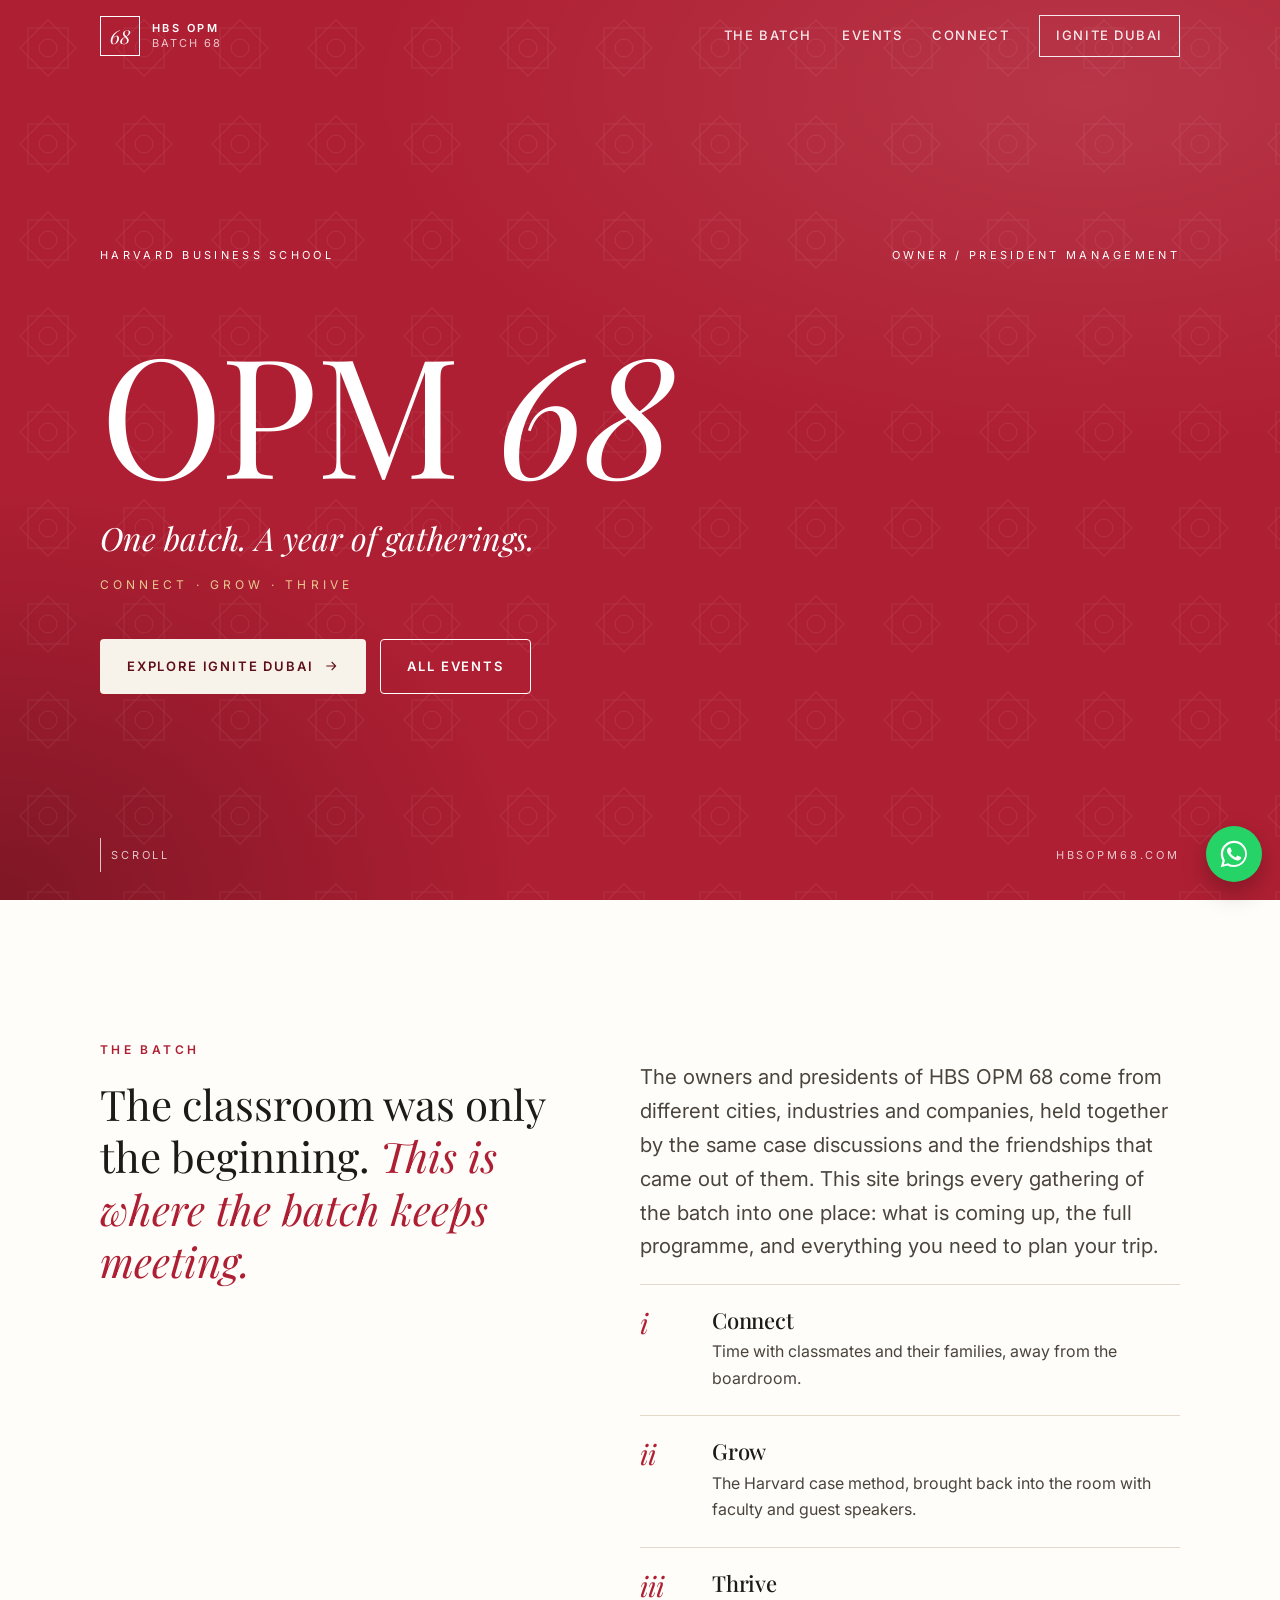
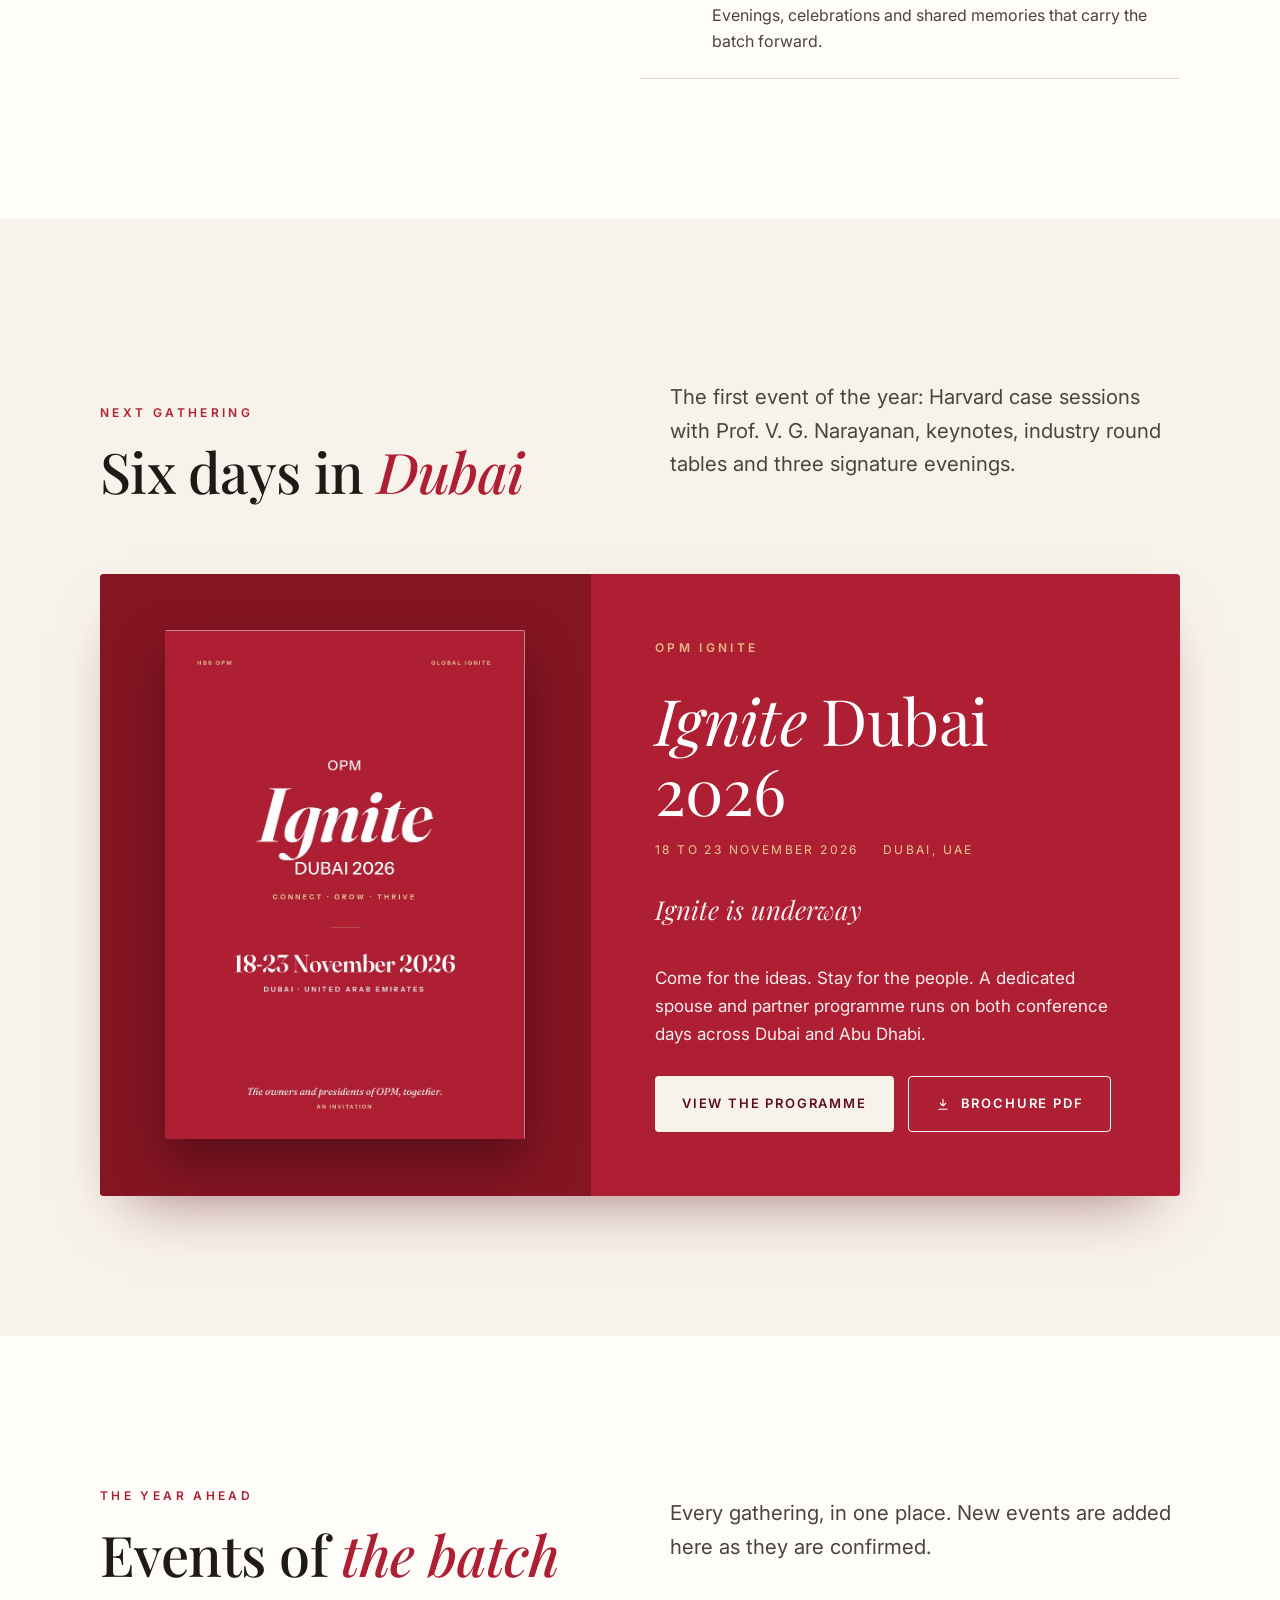
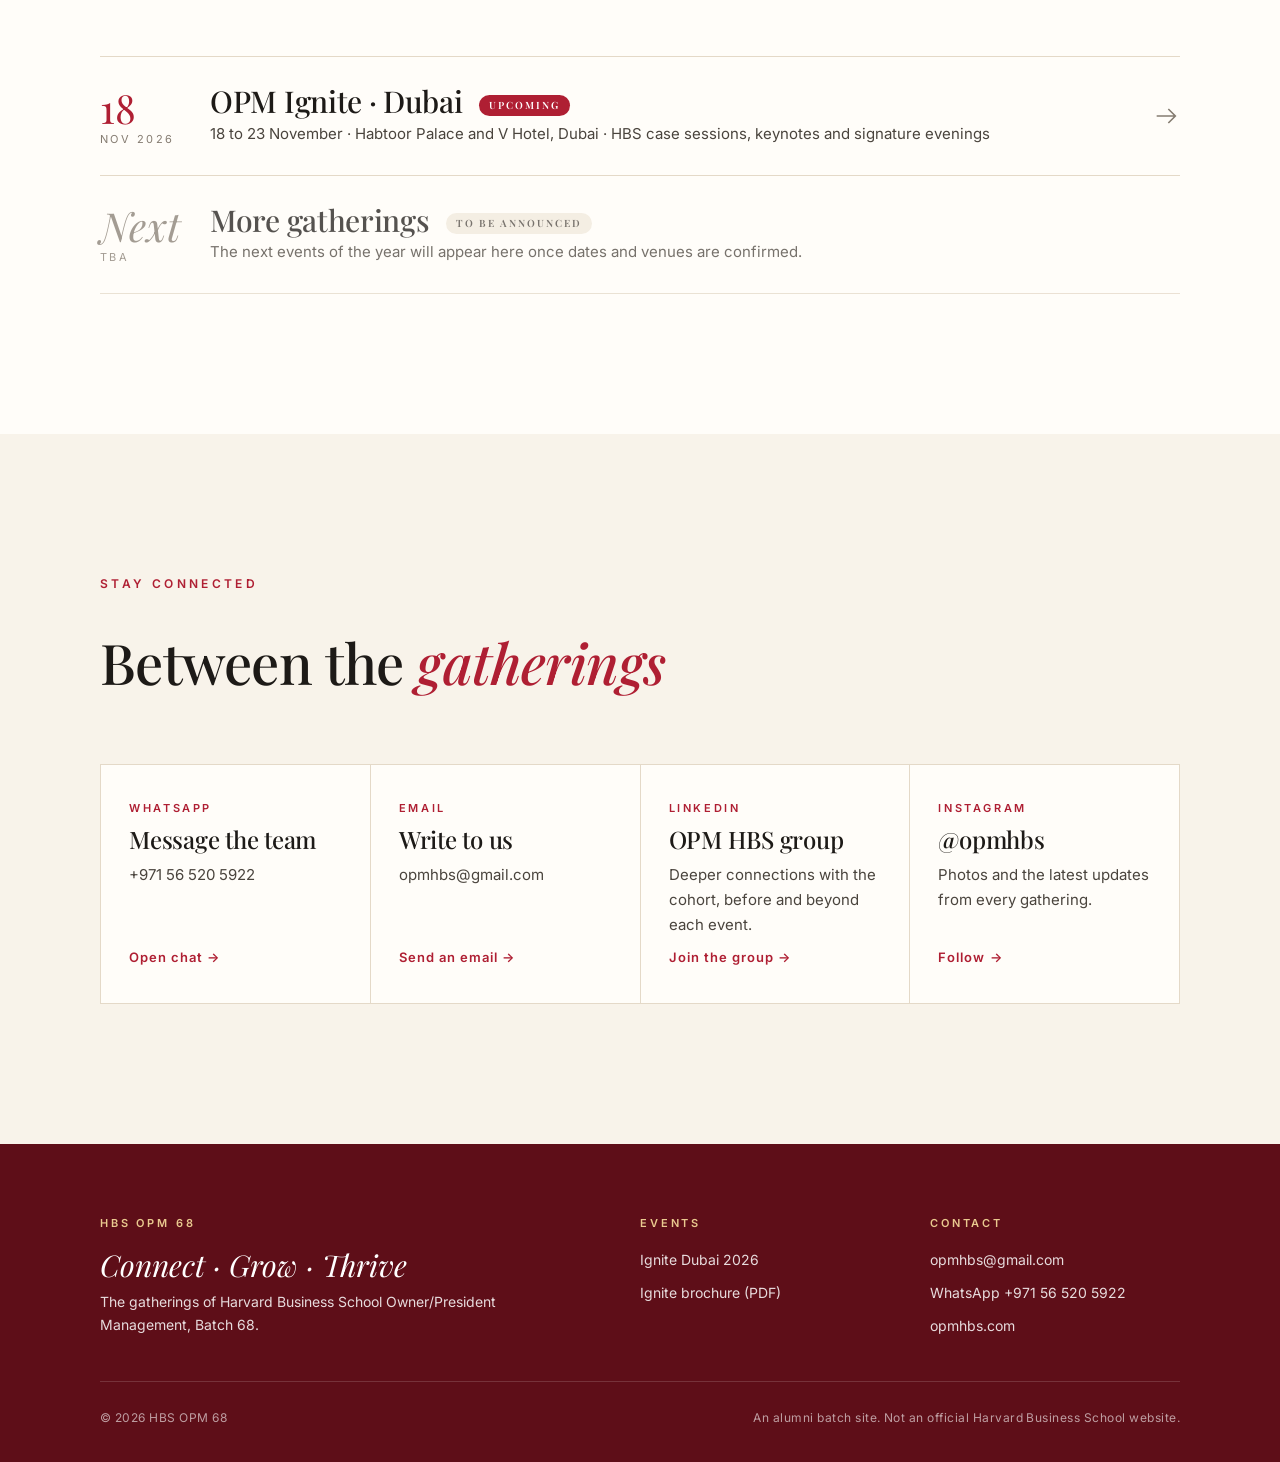
==== index.html @ a8583023 "Launch hbsopm68.com with Ignite Dubai 2026 Co-Authored-By: Claude Opus 5.5 <noreply@anthropic.com> C" ====
<!doctype html>
<html lang="en-GB">
<head>
<meta charset="utf-8">
<meta name="viewport" content="width=device-width, initial-scale=1">
<title>HBS OPM 68 · Gatherings of the Batch</title>
<meta name="description" content="The home of Harvard Business School OPM 68. Every gathering of the batch through the year, starting with OPM Ignite in Dubai, 18 to 23 November 2026.">
<meta name="theme-color" content="#af1f33">
<link rel="canonical" href="https://hbsopm68.com/">
<meta property="og:type" content="website">
<meta property="og:site_name" content="HBS OPM 68">
<meta property="og:title" content="HBS OPM 68 · Gatherings of the Batch">
<meta property="og:description" content="Every gathering of the batch through the year. First up: OPM Ignite, Dubai, 18 to 23 November 2026.">
<meta property="og:url" content="https://hbsopm68.com/">
<meta property="og:image" content="https://hbsopm68.com/assets/img/ignite-og.jpg">
<meta name="twitter:card" content="summary_large_image">
<link rel="icon" href="assets/img/favicon.svg" type="image/svg+xml">
<link rel="preconnect" href="https://fonts.googleapis.com">
<link rel="preconnect" href="https://fonts.gstatic.com" crossorigin>
<link href="https://fonts.googleapis.com/css2?family=Inter:wght@400;500;600&family=Playfair+Display:ital,wght@0,400;0,500;1,400;1,500&display=swap" rel="stylesheet">
<link rel="stylesheet" href="assets/site.css">
</head>
<body>

<header class="nav" id="top">
  <div class="wrap">
    <a class="brand" href="./" aria-label="HBS OPM 68 home">
      <span class="brand-mark">68</span>
      <span class="brand-text">HBS OPM<span>Batch 68</span></span>
    </a>
    <button class="nav-toggle" aria-label="Menu" aria-expanded="false">
      <svg viewBox="0 0 24 24" fill="none" stroke="currentColor" stroke-width="1.5"><path d="M3 7h18M3 12h18M3 17h18"/></svg>
    </button>
    <nav class="nav-links">
      <a href="#about">The Batch</a>
      <a href="#events">Events</a>
      <a href="#connect">Connect</a>
      <a class="nav-cta" href="events/ignite-dubai-2026/">Ignite Dubai</a>
    </nav>
  </div>
</header>

<main>
  <!-- HERO -->
  <section class="hero">
    <svg class="hero-pattern" aria-hidden="true" width="100%" height="100%">
      <defs>
        <pattern id="star" width="96" height="96" patternUnits="userSpaceOnUse">
          <g fill="none" stroke="#fff" stroke-width="1">
            <rect x="28" y="28" width="40" height="40"/>
            <rect x="28" y="28" width="40" height="40" transform="rotate(45 48 48)"/>
            <circle cx="48" cy="48" r="9"/>
          </g>
        </pattern>
      </defs>
      <rect width="100%" height="100%" fill="url(#star)"/>
    </svg>
    <div class="wrap">
      <div class="hero-kicker reveal"><span>Harvard Business School</span><span>Owner / President Management</span></div>
      <h1 class="reveal">OPM <span class="num">68</span></h1>
      <p class="hero-sub reveal">One batch. A year of gatherings.</p>
      <p class="hero-tag reveal">Connect · Grow · Thrive</p>
      <div class="btn-row reveal">
        <a class="btn btn-light" href="events/ignite-dubai-2026/">Explore Ignite Dubai
          <svg viewBox="0 0 24 24" fill="none" stroke="currentColor" stroke-width="1.6"><path d="M5 12h14M13 6l6 6-6 6"/></svg></a>
        <a class="btn btn-ghost" href="#events">All events</a>
      </div>
    </div>
    <div class="hero-foot">
      <div class="wrap">
        <a class="scroll-cue" href="#about"><i></i>Scroll</a>
        <span class="hide-sm">hbsopm68.com</span>
      </div>
    </div>
  </section>

  <!-- ABOUT -->
  <section class="pad" id="about">
    <div class="wrap about-grid">
      <div class="reveal">
        <p class="eyebrow">The Batch</p>
        <p class="big-quote">The classroom was only the beginning. <em>This is where the batch keeps meeting.</em></p>
      </div>
      <div class="reveal">
        <p class="lede">The owners and presidents of HBS OPM 68 come from different cities, industries and companies, held together by the same case discussions and the friendships that came out of them. This site brings every gathering of the batch into one place: what is coming up, the full programme, and everything you need to plan your trip.</p>
        <div class="pillars">
          <div class="pillar"><b>i</b><div><h3>Connect</h3><p>Time with classmates and their families, away from the boardroom.</p></div></div>
          <div class="pillar"><b>ii</b><div><h3>Grow</h3><p>The Harvard case method, brought back into the room with faculty and guest speakers.</p></div></div>
          <div class="pillar"><b>iii</b><div><h3>Thrive</h3><p>Evenings, celebrations and shared memories that carry the batch forward.</p></div></div>
        </div>
      </div>
    </div>
  </section>

  <!-- FEATURED EVENT -->
  <section class="pad on-cream" id="next">
    <div class="wrap">
      <div class="section-head split reveal">
        <div>
          <p class="eyebrow">Next Gathering</p>
          <h2>Six days in <em>Dubai</em></h2>
        </div>
        <p class="lede">The first event of the year: Harvard case sessions with Prof. V. G. Narayanan, keynotes, industry round tables and three signature evenings.</p>
      </div>

      <article class="feature reveal">
        <div class="feature-media">
          <img src="assets/img/ignite-cover.jpg" alt="OPM Ignite Dubai 2026 brochure cover" width="800" height="1131" loading="lazy">
        </div>
        <div class="feature-body">
          <p class="eyebrow light">OPM Ignite</p>
          <h3><em>Ignite</em> Dubai 2026</h3>
          <div class="feature-meta"><span>18 to 23 November 2026</span><span>Dubai, UAE</span></div>
          <div class="countdown" data-target="2026-11-18T00:00:00+04:00" data-done="Ignite is underway">
            <div><b data-d>0</b><span>Days</span></div>
            <div><b data-h>00</b><span>Hours</span></div>
            <div><b data-m>00</b><span>Minutes</span></div>
            <div><b data-s>00</b><span>Seconds</span></div>
          </div>
          <p>Come for the ideas. Stay for the people. A dedicated spouse and partner programme runs on both conference days across Dubai and Abu Dhabi.</p>
          <div class="btn-row">
            <a class="btn btn-light" href="events/ignite-dubai-2026/">View the programme</a>
            <a class="btn btn-ghost" href="assets/downloads/OPM-Ignite-Dubai-2026-Brochure.pdf" download>
              <svg viewBox="0 0 24 24" fill="none" stroke="currentColor" stroke-width="1.6"><path d="M12 4v11m0 0l-4.5-4.5M12 15l4.5-4.5M5 20h14"/></svg>Brochure PDF</a>
          </div>
        </div>
      </article>
    </div>
  </section>

  <!-- EVENTS LIST -->
  <section class="pad" id="events">
    <div class="wrap">
      <div class="section-head split reveal">
        <div>
          <p class="eyebrow">The Year Ahead</p>
          <h2>Events of <em>the batch</em></h2>
        </div>
        <p class="lede">Every gathering, in one place. New events are added here as they are confirmed.</p>
      </div>

      <div class="events reveal">
        <!-- EVENT ROW TEMPLATE: copy this <a> block for each new event, newest dates at the bottom -->
        <a class="event-row" href="events/ignite-dubai-2026/">
          <div class="event-date"><b>18</b><span>Nov 2026</span></div>
          <div>
            <h3>OPM Ignite · Dubai <span class="tag">Upcoming</span></h3>
            <p>18 to 23 November · Habtoor Palace and V Hotel, Dubai · HBS case sessions, keynotes and signature evenings</p>
          </div>
          <svg class="arrow" viewBox="0 0 24 24" fill="none" stroke="currentColor" stroke-width="1.4"><path d="M4 12h16M14 6l6 6-6 6"/></svg>
        </a>
        <!-- /EVENT ROW -->

        <div class="event-row tbc">
          <div class="event-date"><b>Next</b><span>TBA</span></div>
          <div>
            <h3>More gatherings <span class="tag soft">To be announced</span></h3>
            <p>The next events of the year will appear here once dates and venues are confirmed.</p>
          </div>
        </div>
      </div>
    </div>
  </section>

  <!-- CONNECT -->
  <section class="pad on-cream" id="connect">
    <div class="wrap">
      <div class="section-head reveal">
        <p class="eyebrow">Stay Connected</p>
        <h2>Between the <em>gatherings</em></h2>
      </div>
      <div class="cards reveal">
        <a class="card" href="https://wa.me/971565205922" target="_blank" rel="noopener">
          <small>WhatsApp</small><h3>Message the team</h3><p>+971 56 520 5922</p><span class="go">Open chat →</span></a>
        <a class="card" href="mailto:opmhbs@gmail.com">
          <small>Email</small><h3>Write to us</h3><p>opmhbs@gmail.com</p><span class="go">Send an email →</span></a>
        <a class="card" href="https://www.linkedin.com/groups/14635228/" target="_blank" rel="noopener">
          <small>LinkedIn</small><h3>OPM HBS group</h3><p>Deeper connections with the cohort, before and beyond each event.</p><span class="go">Join the group →</span></a>
        <a class="card" href="https://www.instagram.com/opmhbs/" target="_blank" rel="noopener">
          <small>Instagram</small><h3>@opmhbs</h3><p>Photos and the latest updates from every gathering.</p><span class="go">Follow →</span></a>
      </div>
    </div>
  </section>
</main>

<footer class="footer">
  <div class="wrap">
    <div class="footer-top">
      <div>
        <h4>HBS OPM 68</h4>
        <p class="footer-sign">Connect · Grow · Thrive</p>
        <p style="margin:0;max-width:420px">The gatherings of Harvard Business School Owner/President Management, Batch 68.</p>
      </div>
      <div>
        <h4>Events</h4>
        <ul>
          <li><a href="events/ignite-dubai-2026/">Ignite Dubai 2026</a></li>
          <li><a href="assets/downloads/OPM-Ignite-Dubai-2026-Brochure.pdf" download>Ignite brochure (PDF)</a></li>
        </ul>
      </div>
      <div>
        <h4>Contact</h4>
        <ul>
          <li><a href="mailto:opmhbs@gmail.com">opmhbs@gmail.com</a></li>
          <li><a href="https://wa.me/971565205922" target="_blank" rel="noopener">WhatsApp +971 56 520 5922</a></li>
          <li><a href="https://opmhbs.com" target="_blank" rel="noopener">opmhbs.com</a></li>
        </ul>
      </div>
    </div>
    <div class="footer-bottom">
      <span>© <span data-year>2026</span> HBS OPM 68</span>
      <span>An alumni batch site. Not an official Harvard Business School website.</span>
    </div>
  </div>
</footer>

<a class="wa" href="https://wa.me/971565205922?text=Hello!%20I%20have%20a%20question%20about%20HBS%20OPM%2068%20events." target="_blank" rel="noopener" aria-label="Chat on WhatsApp">
  <svg viewBox="0 0 24 24" fill="currentColor"><path d="M17.47 14.38c-.3-.15-1.75-.86-2.02-.96-.27-.1-.47-.15-.67.15-.2.3-.77.96-.94 1.16-.17.2-.35.22-.65.07-.3-.15-1.25-.46-2.38-1.47-.88-.79-1.47-1.76-1.65-2.06-.17-.3-.02-.46.13-.61.13-.13.3-.35.45-.52.15-.17.2-.3.3-.5.1-.2.05-.37-.03-.52-.07-.15-.67-1.62-.92-2.22-.24-.58-.49-.5-.67-.51h-.57c-.2 0-.52.07-.79.37-.27.3-1.04 1.02-1.04 2.48 0 1.46 1.07 2.88 1.21 3.08.15.2 2.1 3.2 5.08 4.49.71.31 1.26.49 1.69.63.71.23 1.36.2 1.87.12.57-.08 1.75-.72 2-1.41.25-.69.25-1.29.17-1.41-.07-.12-.27-.2-.57-.35zM12.05 21.5h-.01a9.43 9.43 0 01-4.81-1.32l-.35-.2-3.58.94.96-3.49-.23-.36a9.4 9.4 0 01-1.44-5.02c0-5.2 4.24-9.44 9.46-9.44a9.4 9.4 0 016.68 2.77 9.38 9.38 0 012.77 6.68c0 5.2-4.24 9.44-9.45 9.44zm8.04-17.48A11.3 11.3 0 0012.05.7C5.78.7.68 5.8.68 12.06c0 2 .52 3.96 1.52 5.68L.6 23.3l5.7-1.5a11.33 11.33 0 005.43 1.38h.01c6.27 0 11.37-5.1 11.37-11.37 0-3.04-1.18-5.9-3.33-8.05z"/></svg>
</a>

<script src="assets/site.js" defer></script>
</body>
</html>
---- assets/site.css ----
/* HBS OPM 68 · site styles */
:root {
  --crimson: #af1f33;
  --crimson-deep: #861523;
  --crimson-ink: #5e0e18;
  --cream: #f8f3ea;
  --cream-2: #f1e9dc;
  --paper: #fffdf9;
  --ink: #1d1a17;
  --ink-2: #4a443d;
  --muted: #857c71;
  --line: #e4d9c8;
  --gold: #e9c98f;
  --serif: "Playfair Display", "Bodoni Moda", Georgia, serif;
  --sans: "Inter", system-ui, -apple-system, "Segoe UI", sans-serif;
  --max: 1160px;
  --gutter: clamp(16px, 4vw, 40px);
  --radius: 4px;
}

*, *::before, *::after { box-sizing: border-box; }
html { scroll-behavior: smooth; -webkit-text-size-adjust: 100%; }
body {
  margin: 0;
  background: var(--paper);
  color: var(--ink);
  font-family: var(--sans);
  font-size: 17px;
  line-height: 1.65;
  -webkit-font-smoothing: antialiased;
  overflow-x: hidden;
}
img { max-width: 100%; height: auto; display: block; }
a { color: inherit; }
::selection { background: var(--crimson); color: #fff; }

.wrap { width: 100%; max-width: var(--max); margin: 0 auto; padding: 0 var(--gutter); }

/* type */
.eyebrow {
  font-family: var(--sans);
  font-size: 12px;
  font-weight: 600;
  letter-spacing: .28em;
  text-transform: uppercase;
  color: var(--crimson);
  margin: 0 0 18px;
}
.eyebrow.light { color: var(--gold); }
h1, h2, h3 { font-family: var(--serif); font-weight: 500; line-height: 1.08; margin: 0; letter-spacing: -.01em; }
h2 { font-size: clamp(34px, 5vw, 56px); }
h2 em, h1 em { font-style: italic; color: var(--crimson); }
.on-crimson h2 em, .on-crimson h1 em { color: var(--gold); }
h3 { font-size: clamp(22px, 2.4vw, 28px); }
.lede { font-size: clamp(18px, 1.6vw, 21px); color: var(--ink-2); max-width: 640px; }

/* nav */
.nav {
  position: fixed; inset: 0 0 auto 0; z-index: 50;
  transition: background .35s ease, box-shadow .35s ease, color .35s ease;
  color: #fff;
}
.nav .wrap { display: flex; align-items: center; justify-content: space-between; height: 72px; }
.nav.solid { background: rgba(255, 253, 249, .94); backdrop-filter: blur(12px); -webkit-backdrop-filter: blur(12px); box-shadow: 0 1px 0 var(--line); color: var(--ink); }
.nav.on-light { color: var(--ink); }
.brand { display: flex; align-items: center; gap: 12px; text-decoration: none; }
.brand-mark {
  width: 40px; height: 40px; border: 1.5px solid currentColor; display: grid; place-items: center;
  font-family: var(--serif); font-style: italic; font-size: 19px; line-height: 1;
}
.brand-text { font-size: 11px; letter-spacing: .22em; text-transform: uppercase; font-weight: 600; line-height: 1.35; }
.brand-text span { display: block; font-weight: 400; opacity: .75; letter-spacing: .18em; }
.nav-links { display: flex; gap: 30px; align-items: center; }
.nav-links a { text-decoration: none; font-size: 13px; letter-spacing: .12em; text-transform: uppercase; font-weight: 500; opacity: .9; }
.nav-links a:hover { opacity: 1; text-decoration: underline; text-underline-offset: 6px; }
.nav-cta { border: 1px solid currentColor; padding: 9px 16px; }
.nav-toggle { display: none; background: none; border: 0; color: inherit; padding: 8px; cursor: pointer; }
.nav-toggle svg { width: 26px; height: 26px; }
@media (max-width: 860px) {
  .nav-toggle { display: block; }
  .nav-links {
    position: fixed; inset: 72px 0 auto 0; flex-direction: column; align-items: stretch; gap: 0;
    background: var(--paper); color: var(--ink); padding: 8px var(--gutter) 24px;
    box-shadow: 0 12px 30px rgba(0,0,0,.08); transform: translateY(-8px); opacity: 0; pointer-events: none;
    transition: opacity .25s ease, transform .25s ease;
  }
  .nav-links a { padding: 16px 0; border-bottom: 1px solid var(--line); font-size: 14px; }
  .nav-cta { border: 0; }
  .nav.open .nav-links { opacity: 1; transform: none; pointer-events: auto; }
  .nav.open { background: var(--paper); color: var(--ink); }
}

/* buttons */
.btn {
  display: inline-flex; align-items: center; gap: 10px; text-decoration: none; cursor: pointer;
  font-family: var(--sans); font-size: 13px; font-weight: 600; letter-spacing: .14em; text-transform: uppercase;
  padding: 16px 26px; border: 1px solid transparent; border-radius: var(--radius);
  transition: background .2s ease, color .2s ease, border-color .2s ease, transform .2s ease;
}
.btn svg { width: 16px; height: 16px; flex: none; }
.btn:hover { transform: translateY(-1px); }
.btn-crimson { background: var(--crimson); color: #fff; }
.btn-crimson:hover { background: var(--crimson-deep); }
.btn-light { background: var(--cream); color: var(--crimson-ink); }
.btn-light:hover { background: #fff; }
.btn-ghost { border-color: currentColor; color: inherit; background: transparent; }
.btn-ghost:hover { background: rgba(255,255,255,.08); }
.btn-row { display: flex; flex-wrap: wrap; gap: 14px; }

/* sections */
section { position: relative; overflow-x: clip; }
.pad { padding: clamp(80px, 11vw, 140px) 0; }
.on-crimson { background: var(--crimson); color: #fff; }
.on-cream { background: var(--cream); }
.section-head { display: grid; grid-template-columns: 1fr; gap: 20px; margin-bottom: clamp(40px, 6vw, 72px); }
@media (min-width: 900px) { .section-head.split { grid-template-columns: 1fr 1fr; align-items: end; gap: 60px; } }
.rule { width: 64px; height: 1px; background: currentColor; opacity: .6; border: 0; margin: 28px 0; }

/* hero */
.hero {
  min-height: 100svh; display: flex; align-items: center; color: #fff; overflow: hidden;
  background:
    radial-gradient(1200px 600px at 85% 10%, rgba(255,255,255,.10), transparent 60%),
    radial-gradient(900px 700px at 0% 100%, rgba(0,0,0,.28), transparent 60%),
    var(--crimson);
  padding: 120px 0 80px;
}
.hero .wrap { position: relative; z-index: 2; }
.hero-pattern { position: absolute; inset: 0; opacity: .08; z-index: 1; pointer-events: none; }
.hero-kicker { display: flex; justify-content: space-between; gap: 20px; font-size: 11px; letter-spacing: .3em; text-transform: uppercase; opacity: .8; margin-bottom: clamp(40px, 8vh, 90px); }
.hero h1 { font-size: clamp(64px, 13vw, 176px); line-height: .9; font-weight: 400; }
.hero h1 .num { font-style: italic; display: inline-block; }
.hero-sub { font-family: var(--serif); font-style: italic; font-size: clamp(22px, 2.6vw, 32px); margin: 26px 0 10px; opacity: .95; }
.hero-tag { font-size: 12px; letter-spacing: .34em; text-transform: uppercase; color: var(--gold); margin: 0 0 44px; }
.hero-foot { position: absolute; left: 0; right: 0; bottom: 28px; z-index: 2; }
.hero-foot .wrap { display: flex; justify-content: space-between; align-items: center; font-size: 11px; letter-spacing: .26em; text-transform: uppercase; opacity: .75; }
.scroll-cue { display: inline-flex; align-items: center; gap: 10px; text-decoration: none; }
.scroll-cue i { width: 1px; height: 34px; background: currentColor; display: block; animation: cue 2.2s ease-in-out infinite; transform-origin: top; }
@keyframes cue { 0%,100% { transform: scaleY(.3); opacity: .4; } 50% { transform: scaleY(1); opacity: 1; } }
@media (max-width: 600px) { .hero-foot .hide-sm { display: none; } }

/* intro / about */
.about-grid { display: grid; gap: 50px; }
@media (min-width: 900px) { .about-grid { grid-template-columns: 5fr 6fr; gap: 90px; } }
.big-quote { font-family: var(--serif); font-size: clamp(28px, 3.4vw, 42px); line-height: 1.25; margin: 0; }
.big-quote em { color: var(--crimson); }
.pillars { display: grid; gap: 0; margin-top: 10px; }
.pillar { display: grid; grid-template-columns: 56px 1fr; gap: 16px; padding: 24px 0; border-top: 1px solid var(--line); }
.pillar:last-child { border-bottom: 1px solid var(--line); }
.pillar b { font-family: var(--serif); font-style: italic; font-weight: 400; font-size: 28px; color: var(--crimson); line-height: 1; }
.pillar h3 { font-size: 22px; margin-bottom: 6px; }
.pillar p { margin: 0; color: var(--ink-2); font-size: 16px; }

/* featured event */
.feature { display: grid; gap: 0; background: var(--crimson); color: #fff; border-radius: var(--radius); overflow: hidden; box-shadow: 0 30px 60px -30px rgba(94,14,24,.55); }
@media (min-width: 900px) { .feature { grid-template-columns: 5fr 6fr; } }
.feature-media { background: var(--crimson-deep); display: grid; place-items: center; padding: clamp(28px, 4vw, 54px); }
.feature-media img { width: 100%; max-width: 360px; box-shadow: 0 24px 50px rgba(0,0,0,.35); border-radius: 2px; }
.feature-body { padding: clamp(32px, 5vw, 64px); display: flex; flex-direction: column; }
.feature-body h3 { font-size: clamp(40px, 5vw, 64px); font-weight: 400; }
.feature-body h3 em { font-style: italic; }
.feature-meta { display: flex; flex-wrap: wrap; gap: 8px 24px; font-size: 12px; letter-spacing: .2em; text-transform: uppercase; color: var(--gold); margin: 16px 0 24px; }
.feature-body p { opacity: .92; margin: 0 0 28px; }
.feature-body .btn-row { margin-top: auto; }

/* countdown */
.countdown { display: flex; gap: clamp(10px, 2vw, 22px); margin: 6px 0 32px; flex-wrap: wrap; }
.countdown div { min-width: 64px; }
.countdown b { display: block; font-family: var(--serif); font-size: clamp(34px, 4vw, 48px); font-weight: 400; line-height: 1; font-variant-numeric: tabular-nums; }
.countdown span { font-size: 10px; letter-spacing: .24em; text-transform: uppercase; opacity: .75; }
.countdown.dark b { color: var(--crimson); }
.countdown.dark span { color: var(--muted); opacity: 1; }

/* event list */
.events { display: grid; gap: 0; border-top: 1px solid var(--line); }
.event-row {
  display: grid; grid-template-columns: 90px 1fr auto; gap: 20px; align-items: center;
  padding: 28px 0; border-bottom: 1px solid var(--line); text-decoration: none; transition: background .2s ease;
}
a.event-row:hover { background: var(--cream); }
a.event-row:hover .arrow { transform: translateX(6px); color: var(--crimson); }
.event-date { font-family: var(--serif); line-height: 1; }
.event-date b { display: block; font-size: 40px; font-weight: 400; color: var(--crimson); }
.event-date span { font-family: var(--sans); font-size: 11px; letter-spacing: .22em; text-transform: uppercase; color: var(--muted); }
.event-row h3 { font-size: clamp(22px, 2.6vw, 30px); }
.event-row p { margin: 4px 0 0; color: var(--ink-2); font-size: 15px; }
.tag { display: inline-block; font-size: 10px; font-weight: 600; letter-spacing: .2em; text-transform: uppercase; padding: 5px 10px; border-radius: 99px; background: var(--crimson); color: #fff; margin-left: 10px; vertical-align: middle; }
.tag.soft { background: var(--cream-2); color: var(--ink-2); }
.arrow { width: 28px; height: 28px; color: var(--muted); transition: transform .25s ease, color .25s ease; }
.event-row.tbc { opacity: .75; }
.event-row.tbc .event-date b { color: var(--muted); font-style: italic; }
@media (max-width: 600px) {
  .event-row { grid-template-columns: 64px 1fr; padding: 22px 0; }
  .event-row .arrow { display: none; }
  .event-date b { font-size: 32px; }
}

/* connect cards */
.cards { display: grid; gap: 1px; background: var(--line); border: 1px solid var(--line); }
@media (min-width: 700px) { .cards { grid-template-columns: repeat(2, 1fr); } }
@media (min-width: 1000px) { .cards { grid-template-columns: repeat(4, 1fr); } }
.card { background: var(--paper); padding: 34px 28px; text-decoration: none; display: flex; flex-direction: column; gap: 10px; transition: background .2s ease; min-height: 210px; }
.card:hover { background: var(--cream); }
.card small { font-size: 11px; letter-spacing: .24em; text-transform: uppercase; color: var(--crimson); font-weight: 600; }
.card h3 { font-size: 24px; }
.card p { margin: 0; color: var(--ink-2); font-size: 15px; word-break: break-word; }
.card .go { margin-top: auto; font-size: 13px; color: var(--crimson); font-weight: 600; letter-spacing: .08em; }

/* footer */
.footer { background: var(--crimson-ink); color: rgba(255,255,255,.85); padding: 70px 0 34px; font-size: 14px; }
.footer-top { display: grid; gap: 40px; padding-bottom: 44px; border-bottom: 1px solid rgba(255,255,255,.15); }
@media (min-width: 800px) { .footer-top { grid-template-columns: 2fr 1fr 1fr; } }
.footer h4 { font-family: var(--sans); font-size: 11px; letter-spacing: .26em; text-transform: uppercase; color: var(--gold); margin: 0 0 16px; font-weight: 600; }
.footer ul { list-style: none; padding: 0; margin: 0; display: grid; gap: 10px; }
.footer a { text-decoration: none; }
.footer a:hover { color: #fff; text-decoration: underline; text-underline-offset: 4px; }
.footer-sign { font-family: var(--serif); font-style: italic; font-size: 30px; color: #fff; margin: 14px 0 8px; line-height: 1.15; }
.footer-bottom { display: flex; flex-wrap: wrap; gap: 10px 30px; justify-content: space-between; padding-top: 26px; font-size: 12px; opacity: .7; letter-spacing: .04em; }

/* ===== Event page ===== */
.ev-hero { min-height: 100svh; }
.ev-hero h1 { font-size: clamp(88px, 17vw, 220px); font-style: italic; letter-spacing: -.02em; }
.ev-hero .pre { font-size: clamp(16px, 2vw, 22px); letter-spacing: .3em; text-transform: uppercase; margin: 0 0 6px; font-weight: 500; }
.ev-hero .city { font-size: clamp(18px, 2.4vw, 30px); letter-spacing: .14em; text-transform: uppercase; margin: 10px 0 0; font-weight: 500; }
.ev-hero .dates { font-family: var(--serif); font-size: clamp(30px, 4.4vw, 56px); margin: 34px 0 6px; line-height: 1.1; }
.ev-hero .where { font-size: 12px; letter-spacing: .32em; text-transform: uppercase; opacity: .85; margin: 0 0 36px; }
.ev-hero .center { text-align: center; }
.ev-hero .center .btn-row, .ev-hero .center .countdown { justify-content: center; }

.stats { display: grid; grid-template-columns: repeat(2, 1fr); gap: 1px; background: var(--line); border: 1px solid var(--line); }
@media (min-width: 760px) { .stats { grid-template-columns: repeat(5, 1fr); } }
.stat { background: var(--paper); padding: 34px 20px; text-align: center; }
.stat b { display: block; font-family: var(--serif); font-size: clamp(44px, 5vw, 64px); font-weight: 400; color: var(--crimson); line-height: 1; }
.stat span { display: block; margin-top: 10px; font-size: 11px; letter-spacing: .22em; text-transform: uppercase; color: var(--ink-2); font-weight: 600; }
@media (max-width: 759px) { .stat:last-child { grid-column: 1 / -1; } }

/* timeline */
.days { border-top: 1px solid var(--crimson); }
.day { display: grid; grid-template-columns: 96px 1fr; gap: 24px; padding: 34px 0; border-bottom: 1px solid var(--line); }
@media (min-width: 900px) { .day { grid-template-columns: 140px 1fr 1fr; gap: 40px; padding: 44px 0; } }
.day-date { color: var(--crimson); line-height: 1; }
.day-date small { display: block; font-size: 11px; letter-spacing: .24em; text-transform: uppercase; font-weight: 600; }
.day-date b { display: block; font-family: var(--serif); font-weight: 400; font-size: clamp(48px, 5vw, 64px); margin: 6px 0; }
.day-main .eyebrow { margin-bottom: 10px; }
.day-main h3 { font-size: clamp(24px, 2.6vw, 32px); margin-bottom: 10px; }
.day-main p { margin: 0; color: var(--ink-2); }
.day-items { list-style: none; margin: 0; padding: 0; display: grid; gap: 12px; align-content: start; }
.day-items li { padding-left: 22px; position: relative; font-size: 16px; }
.day-items li::before { content: ""; position: absolute; left: 0; top: 11px; width: 10px; height: 1px; background: var(--crimson); }
.day-items li b { font-weight: 600; }
.day-note { grid-column: 2 / -1; font-size: 14px; color: var(--muted); margin: -4px 0 0; display: flex; gap: 10px; align-items: baseline; }
.day-note::before { content: "Note"; font-size: 10px; letter-spacing: .2em; text-transform: uppercase; font-weight: 600; color: var(--crimson); }
@media (max-width: 899px) { .day-items { grid-column: 2; } }
.fine { font-size: 14px; color: var(--muted); margin-top: 26px; font-style: italic; }

/* two-up feature blocks */
.duo { display: grid; gap: 24px; }
@media (min-width: 900px) { .duo { grid-template-columns: 1fr 1fr; } }
.panel { padding: clamp(32px, 5vw, 56px); border-radius: var(--radius); display: flex; flex-direction: column; gap: 14px; }
.panel.crimson { background: var(--crimson); color: #fff; }
.panel.cream { background: var(--cream); }
.panel h3 { font-size: clamp(30px, 3.4vw, 42px); }
.panel h3 em { font-style: italic; }
.panel.crimson h3 em { color: var(--gold); }
.panel.cream h3 em { color: var(--crimson); }
.panel p { margin: 0; }
.panel .meta { font-size: 13px; letter-spacing: .1em; opacity: .85; margin-top: auto; padding-top: 18px; border-top: 1px solid currentColor; border-color: rgba(127,127,127,.3); }
.prof { display: flex; gap: 18px; align-items: center; margin: 6px 0; }
.prof .mono { width: 64px; height: 64px; border-radius: 50%; border: 1px solid rgba(255,255,255,.5); display: grid; place-items: center; font-family: var(--serif); font-style: italic; font-size: 22px; flex: none; }
.prof b { font-family: var(--serif); font-size: 24px; font-weight: 500; display: block; line-height: 1.2; }
.prof span { font-size: 14px; opacity: .85; }
.chips { display: flex; flex-wrap: wrap; gap: 8px; }
.chip { font-size: 12px; letter-spacing: .06em; padding: 7px 12px; border: 1px solid rgba(127,127,127,.35); border-radius: 99px; }
.panel.crimson .chip { border-color: rgba(255,255,255,.4); }

/* download band */
.download { display: grid; gap: 40px; align-items: center; }
@media (min-width: 900px) { .download { grid-template-columns: 1fr 1.2fr; gap: 80px; } }
.pdf-stack { position: relative; max-width: 380px; margin: 0 auto; width: 100%; }
.pdf-stack img { position: relative; z-index: 2; box-shadow: 0 30px 60px -20px rgba(0,0,0,.5); border-radius: 2px; transform: rotate(-2deg); }
.pdf-stack::before { content: ""; position: absolute; inset: 0; background: var(--cream); transform: rotate(4deg) translate(16px, 6px); z-index: 1; border-radius: 2px; opacity: .9; }
.file-meta { display: flex; gap: 18px; font-size: 12px; letter-spacing: .18em; text-transform: uppercase; opacity: .75; margin: 18px 0 0; flex-wrap: wrap; }

/* committee */
.committee { display: grid; gap: 50px; }
@media (min-width: 900px) { .committee { grid-template-columns: 2fr 1fr; gap: 80px; } }
.people { display: grid; grid-template-columns: repeat(auto-fill, minmax(190px, 1fr)); gap: 14px; list-style: none; padding: 0; margin: 0; }
.person { display: flex; align-items: center; gap: 14px; padding: 14px; background: var(--paper); border: 1px solid var(--line); border-radius: var(--radius); }
.person i { font-style: normal; width: 44px; height: 44px; border-radius: 50%; background: var(--crimson); color: #fff; display: grid; place-items: center; font-family: var(--serif); font-size: 16px; flex: none; }
.person span { font-size: 15px; font-weight: 500; line-height: 1.3; }
.committee h3 { font-size: 13px; font-family: var(--sans); letter-spacing: .24em; text-transform: uppercase; font-weight: 600; color: var(--crimson); margin-bottom: 18px; }

/* contact list */
.contact-grid { display: grid; gap: 1px; background: rgba(255,255,255,.18); border: 1px solid rgba(255,255,255,.18); }
@media (min-width: 760px) { .contact-grid { grid-template-columns: repeat(2, 1fr); } }
@media (min-width: 1100px) { .contact-grid { grid-template-columns: repeat(4, 1fr); } }
.contact { background: var(--crimson); padding: 30px 26px; text-decoration: none; display: flex; flex-direction: column; gap: 8px; transition: background .2s ease; }
.contact:hover { background: var(--crimson-deep); }
.contact small { font-size: 11px; letter-spacing: .24em; text-transform: uppercase; color: var(--gold); font-weight: 600; }
.contact b { font-family: var(--serif); font-size: 22px; font-weight: 500; }
.contact span { font-size: 14px; opacity: .85; word-break: break-word; }

/* floating WhatsApp */
.wa {
  position: fixed; right: 18px; bottom: 18px; z-index: 60; width: 56px; height: 56px; border-radius: 50%;
  background: #25d366; color: #fff; display: grid; place-items: center; box-shadow: 0 10px 24px rgba(0,0,0,.25);
  transition: transform .2s ease;
}
.wa:hover { transform: scale(1.06); }
.wa svg { width: 28px; height: 28px; }

/* reveal */
.reveal { opacity: 0; transform: translateY(22px); transition: opacity .9s cubic-bezier(.2,.7,.2,1), transform .9s cubic-bezier(.2,.7,.2,1); }
.reveal.in { opacity: 1; transform: none; }
@media (prefers-reduced-motion: reduce) {
  .reveal { opacity: 1; transform: none; transition: none; }
  html { scroll-behavior: auto; }
  .scroll-cue i { animation: none; }
}
.sr { position: absolute; width: 1px; height: 1px; overflow: hidden; clip: rect(0 0 0 0); white-space: nowrap; }
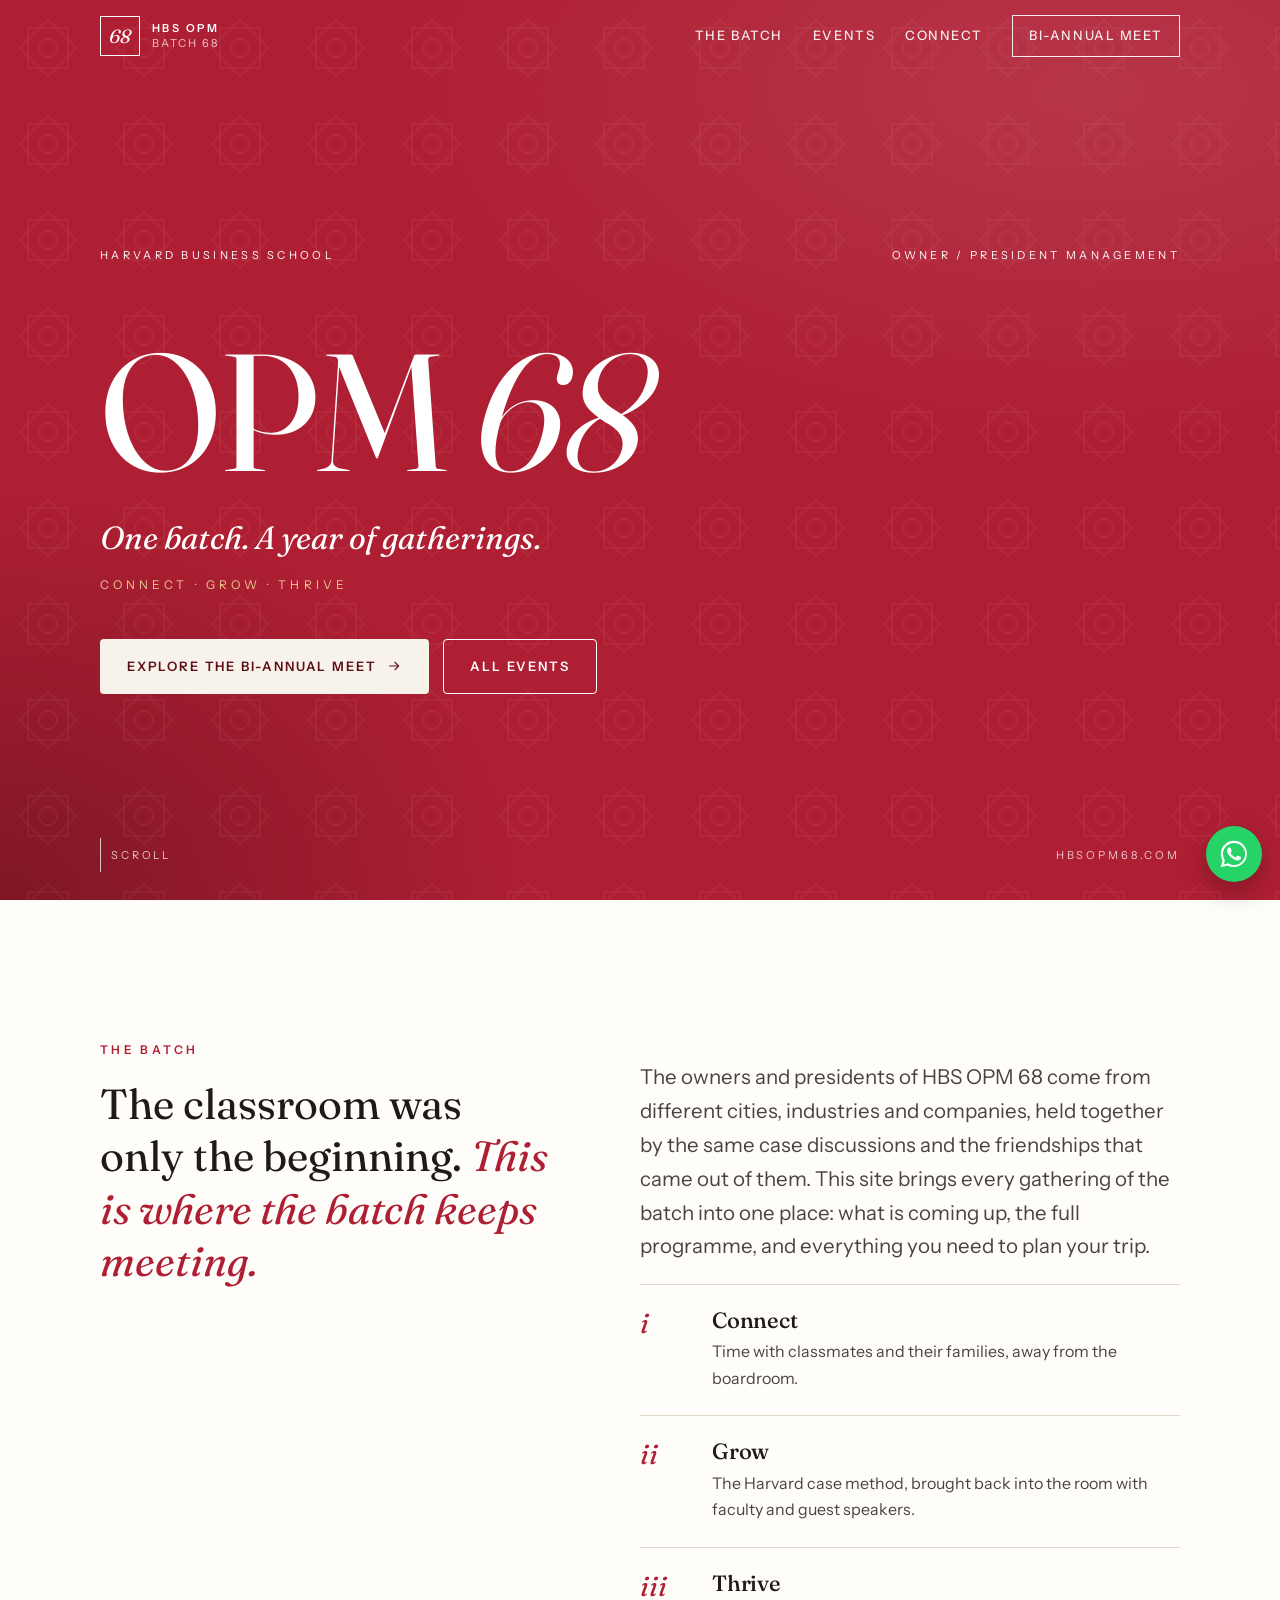
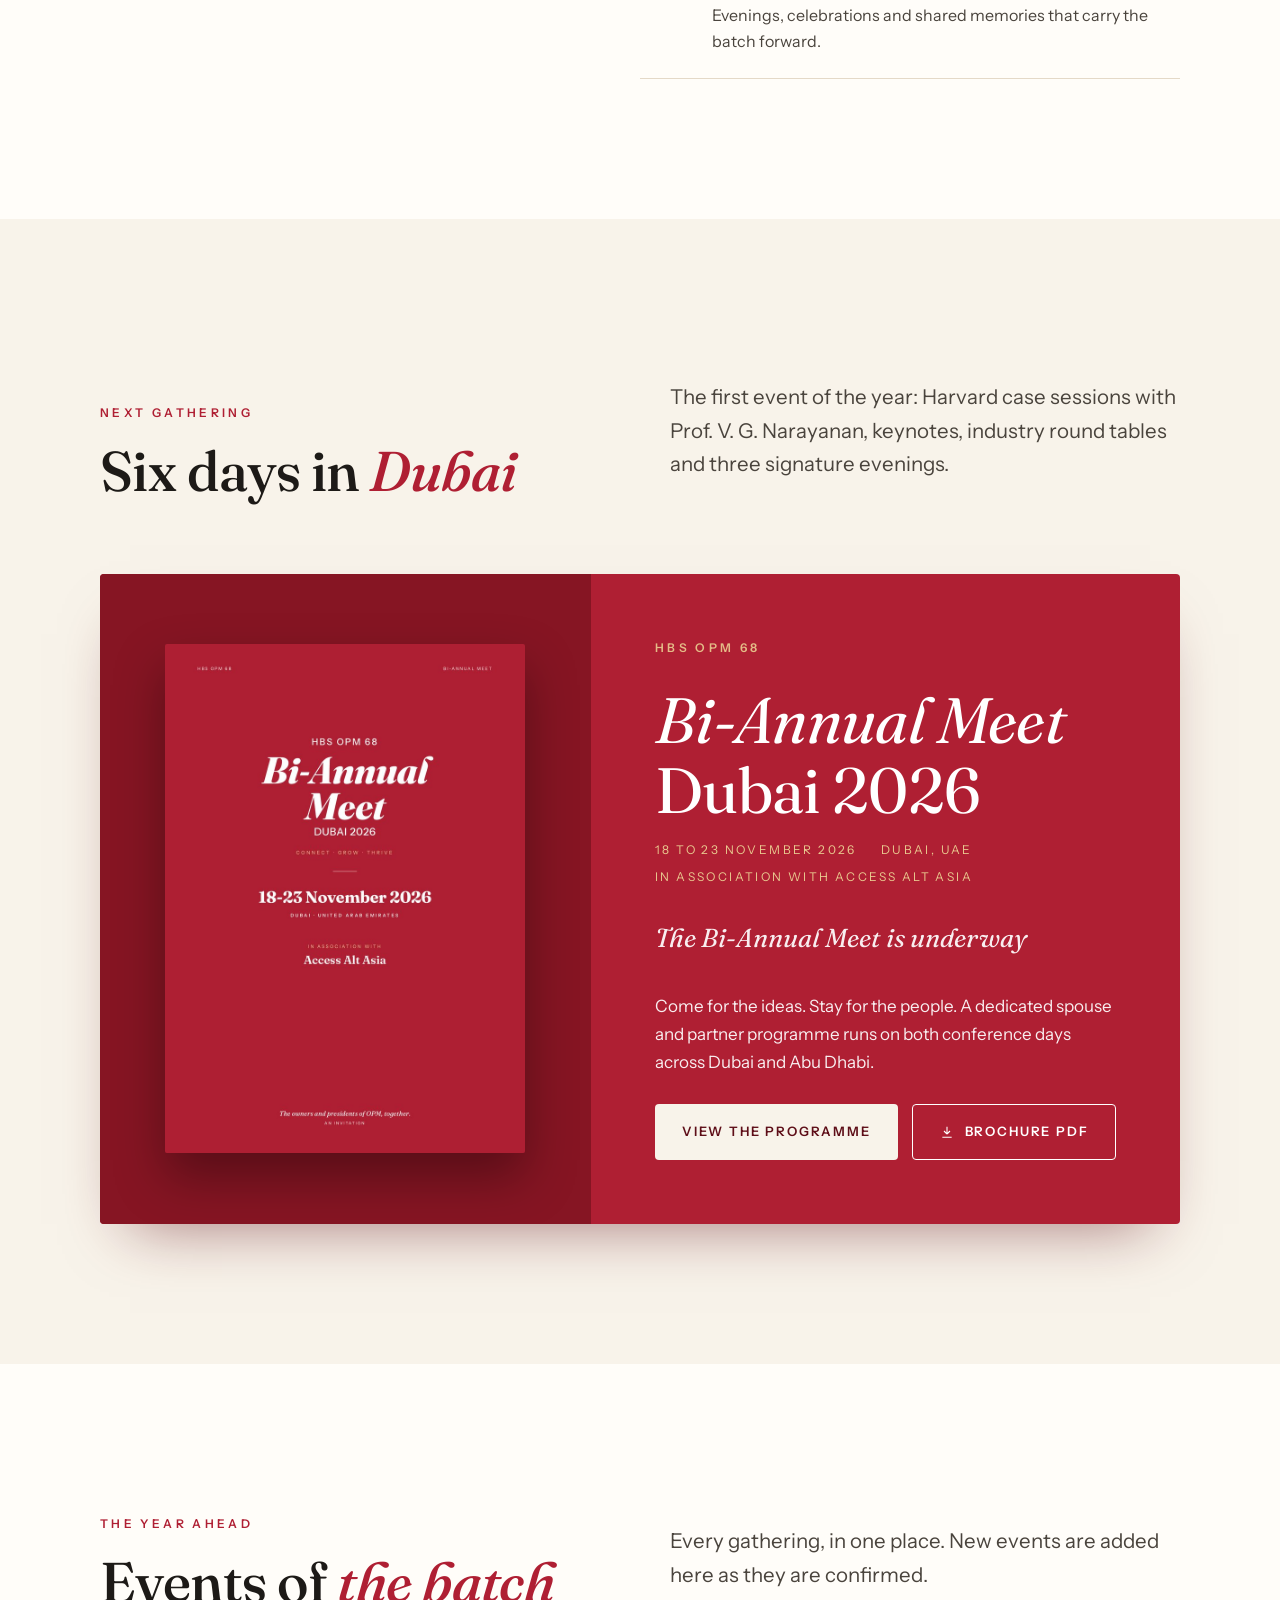
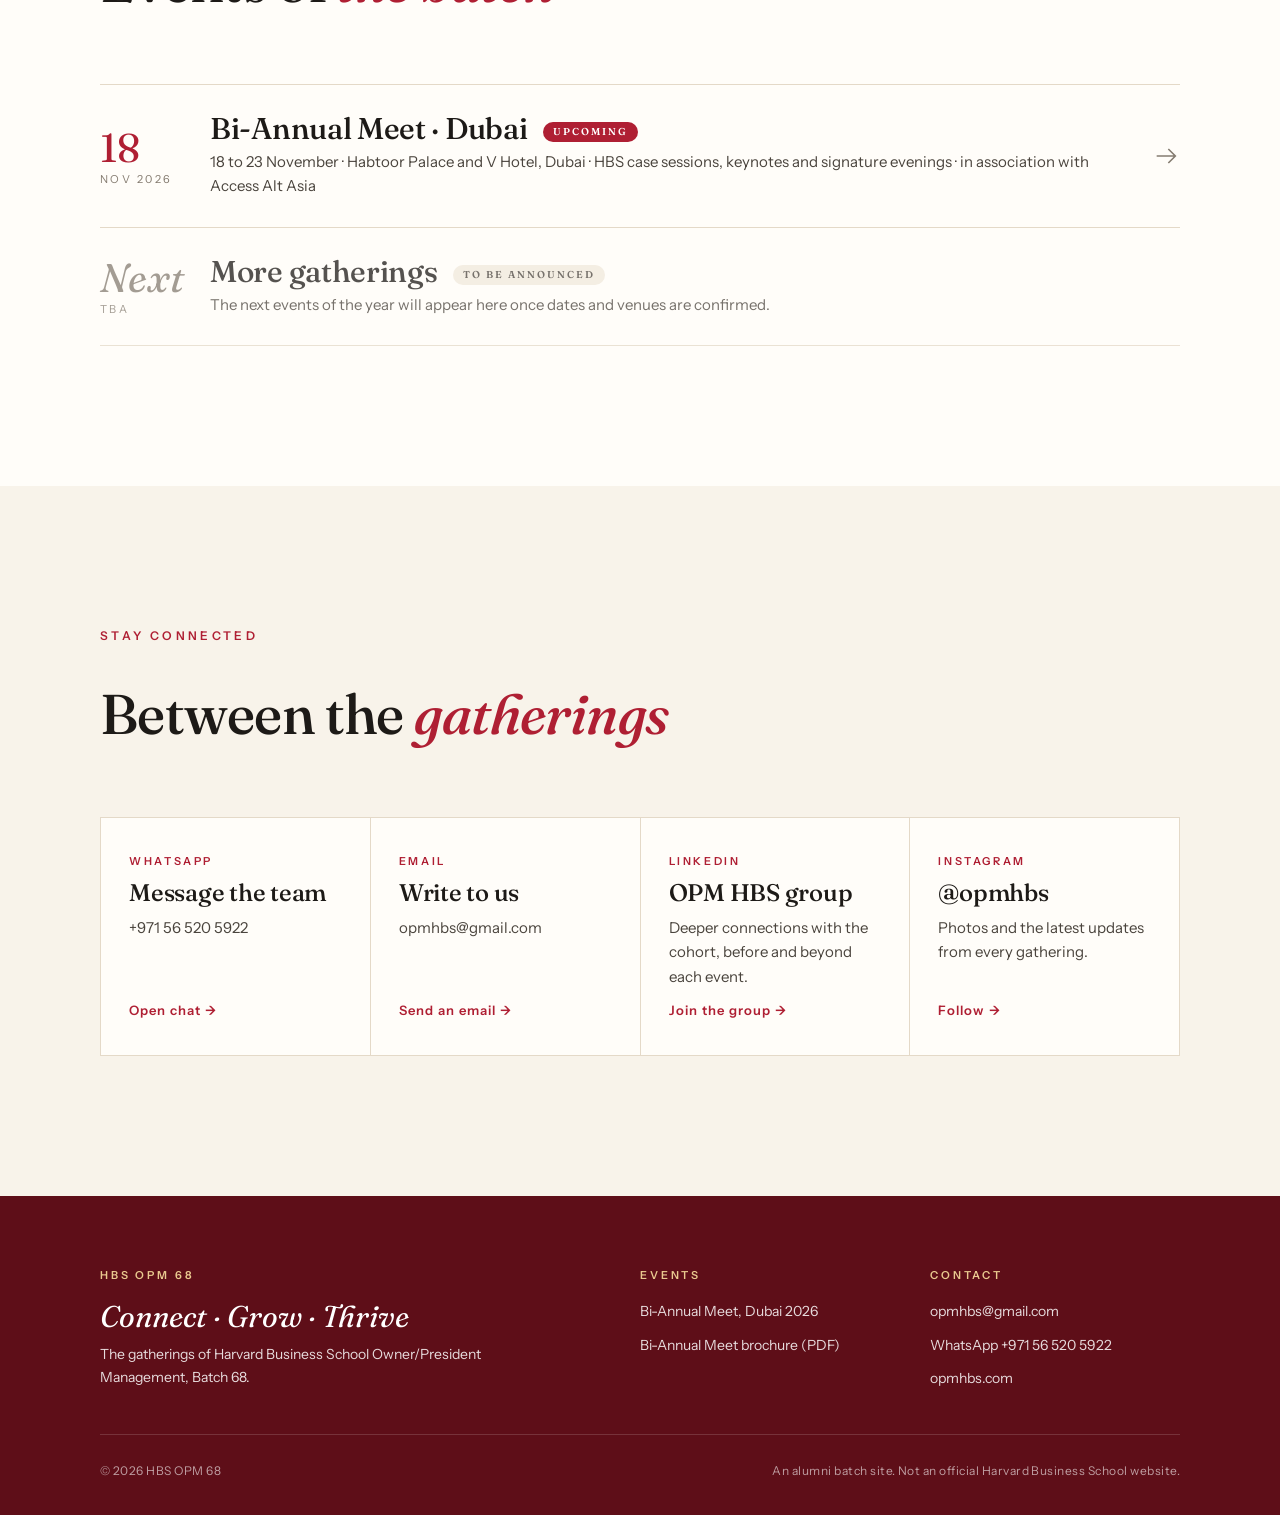
==== commit 1166c5c4: "Rename event to HBS OPM 68 Bi-Annual Meet (with Access Alt Asia) New event URL with redirect from th" ====
--- a/index.html
+++ b/index.html
@@ -4,20 +4,20 @@
 <meta charset="utf-8">
 <meta name="viewport" content="width=device-width, initial-scale=1">
 <title>HBS OPM 68 · Gatherings of the Batch</title>
-<meta name="description" content="The home of Harvard Business School OPM 68. Every gathering of the batch through the year, starting with OPM Ignite in Dubai, 18 to 23 November 2026.">
+<meta name="description" content="The home of Harvard Business School OPM 68. Every gathering of the batch through the year, starting with the HBS OPM 68 Bi-Annual Meet in Dubai, 18 to 23 November 2026, in association with Access Alt Asia.">
 <meta name="theme-color" content="#af1f33">
 <link rel="canonical" href="https://hbsopm68.com/">
 <meta property="og:type" content="website">
 <meta property="og:site_name" content="HBS OPM 68">
 <meta property="og:title" content="HBS OPM 68 · Gatherings of the Batch">
-<meta property="og:description" content="Every gathering of the batch through the year. First up: OPM Ignite, Dubai, 18 to 23 November 2026.">
+<meta property="og:description" content="Every gathering of the batch through the year. First up: the Bi-Annual Meet, Dubai, 18 to 23 November 2026.">
 <meta property="og:url" content="https://hbsopm68.com/">
-<meta property="og:image" content="https://hbsopm68.com/assets/img/ignite-og.jpg">
+<meta property="og:image" content="https://hbsopm68.com/assets/img/meet-og.jpg">
 <meta name="twitter:card" content="summary_large_image">
 <link rel="icon" href="assets/img/favicon.svg" type="image/svg+xml">
 <link rel="preconnect" href="https://fonts.googleapis.com">
 <link rel="preconnect" href="https://fonts.gstatic.com" crossorigin>
-<link href="https://fonts.googleapis.com/css2?family=Inter:wght@400;500;600&family=Playfair+Display:ital,wght@0,400;0,500;1,400;1,500&display=swap" rel="stylesheet">
+<link href="https://fonts.googleapis.com/css2?family=Fraunces:ital,opsz,wght@0,9..144,400..700;1,9..144,400..800&family=Instrument+Sans:wght@400;500;600&display=swap" rel="stylesheet">
 <link rel="stylesheet" href="assets/site.css">
 </head>
 <body>
@@ -35,7 +35,7 @@
       <a href="#about">The Batch</a>
       <a href="#events">Events</a>
       <a href="#connect">Connect</a>
-      <a class="nav-cta" href="events/ignite-dubai-2026/">Ignite Dubai</a>
+      <a class="nav-cta" href="events/bi-annual-meet-dubai-2026/">Bi-Annual Meet</a>
     </nav>
   </div>
 </header>
@@ -61,7 +61,7 @@
       <p class="hero-sub reveal">One batch. A year of gatherings.</p>
       <p class="hero-tag reveal">Connect · Grow · Thrive</p>
       <div class="btn-row reveal">
-        <a class="btn btn-light" href="events/ignite-dubai-2026/">Explore Ignite Dubai
+        <a class="btn btn-light" href="events/bi-annual-meet-dubai-2026/">Explore the Bi-Annual Meet
           <svg viewBox="0 0 24 24" fill="none" stroke="currentColor" stroke-width="1.6"><path d="M5 12h14M13 6l6 6-6 6"/></svg></a>
         <a class="btn btn-ghost" href="#events">All events</a>
       </div>
@@ -105,13 +105,13 @@
 
       <article class="feature reveal">
         <div class="feature-media">
-          <img src="assets/img/ignite-cover.jpg" alt="OPM Ignite Dubai 2026 brochure cover" width="800" height="1131" loading="lazy">
+          <img src="assets/img/meet-cover.jpg" alt="HBS OPM 68 Bi-Annual Meet, Dubai 2026 brochure cover" width="800" height="1131" loading="lazy">
         </div>
         <div class="feature-body">
-          <p class="eyebrow light">OPM Ignite</p>
-          <h3><em>Ignite</em> Dubai 2026</h3>
-          <div class="feature-meta"><span>18 to 23 November 2026</span><span>Dubai, UAE</span></div>
-          <div class="countdown" data-target="2026-11-18T00:00:00+04:00" data-done="Ignite is underway">
+          <p class="eyebrow light">HBS OPM 68</p>
+          <h3><em>Bi-Annual Meet</em> Dubai 2026</h3>
+          <div class="feature-meta"><span>18 to 23 November 2026</span><span>Dubai, UAE</span><span>In association with Access Alt Asia</span></div>
+          <div class="countdown" data-target="2026-11-18T00:00:00+04:00" data-done="The Bi-Annual Meet is underway">
             <div><b data-d>0</b><span>Days</span></div>
             <div><b data-h>00</b><span>Hours</span></div>
             <div><b data-m>00</b><span>Minutes</span></div>
@@ -119,8 +119,8 @@
           </div>
           <p>Come for the ideas. Stay for the people. A dedicated spouse and partner programme runs on both conference days across Dubai and Abu Dhabi.</p>
           <div class="btn-row">
-            <a class="btn btn-light" href="events/ignite-dubai-2026/">View the programme</a>
-            <a class="btn btn-ghost" href="assets/downloads/OPM-Ignite-Dubai-2026-Brochure.pdf" download>
+            <a class="btn btn-light" href="events/bi-annual-meet-dubai-2026/">View the programme</a>
+            <a class="btn btn-ghost" href="assets/downloads/HBS-OPM-68-Bi-Annual-Meet-Dubai-2026-Brochure.pdf" download>
               <svg viewBox="0 0 24 24" fill="none" stroke="currentColor" stroke-width="1.6"><path d="M12 4v11m0 0l-4.5-4.5M12 15l4.5-4.5M5 20h14"/></svg>Brochure PDF</a>
           </div>
         </div>
@@ -141,11 +141,11 @@
 
       <div class="events reveal">
         <!-- EVENT ROW TEMPLATE: copy this <a> block for each new event, newest dates at the bottom -->
-        <a class="event-row" href="events/ignite-dubai-2026/">
+        <a class="event-row" href="events/bi-annual-meet-dubai-2026/">
           <div class="event-date"><b>18</b><span>Nov 2026</span></div>
           <div>
-            <h3>OPM Ignite · Dubai <span class="tag">Upcoming</span></h3>
-            <p>18 to 23 November · Habtoor Palace and V Hotel, Dubai · HBS case sessions, keynotes and signature evenings</p>
+            <h3>Bi-Annual Meet · Dubai <span class="tag">Upcoming</span></h3>
+            <p>18 to 23 November · Habtoor Palace and V Hotel, Dubai · HBS case sessions, keynotes and signature evenings · in association with Access Alt Asia</p>
           </div>
           <svg class="arrow" viewBox="0 0 24 24" fill="none" stroke="currentColor" stroke-width="1.4"><path d="M4 12h16M14 6l6 6-6 6"/></svg>
         </a>
@@ -194,8 +194,8 @@
       <div>
         <h4>Events</h4>
         <ul>
-          <li><a href="events/ignite-dubai-2026/">Ignite Dubai 2026</a></li>
-          <li><a href="assets/downloads/OPM-Ignite-Dubai-2026-Brochure.pdf" download>Ignite brochure (PDF)</a></li>
+          <li><a href="events/bi-annual-meet-dubai-2026/">Bi-Annual Meet, Dubai 2026</a></li>
+          <li><a href="assets/downloads/HBS-OPM-68-Bi-Annual-Meet-Dubai-2026-Brochure.pdf" download>Bi-Annual Meet brochure (PDF)</a></li>
         </ul>
       </div>
       <div>
--- a/assets/site.css
+++ b/assets/site.css
@@ -11,8 +11,8 @@
   --muted: #857c71;
   --line: #e4d9c8;
   --gold: #e9c98f;
-  --serif: "Playfair Display", "Bodoni Moda", Georgia, serif;
-  --sans: "Inter", system-ui, -apple-system, "Segoe UI", sans-serif;
+  --serif: "Fraunces", Georgia, serif;
+  --sans: "Instrument Sans", system-ui, -apple-system, "Segoe UI", sans-serif;
   --max: 1160px;
   --gutter: clamp(16px, 4vw, 40px);
   --radius: 4px;
@@ -219,10 +219,13 @@
 
 /* ===== Event page ===== */
 .ev-hero { min-height: 100svh; }
-.ev-hero h1 { font-size: clamp(88px, 17vw, 220px); font-style: italic; letter-spacing: -.02em; }
+.ev-hero h1 { font-size: clamp(58px, 8.5vw, 112px); font-style: italic; font-weight: 600; line-height: .94; letter-spacing: -.02em; }
+.ev-hero .assoc { margin: -14px 0 34px; }
+.ev-hero .assoc small { display: block; font-size: 11px; letter-spacing: .3em; text-transform: uppercase; color: var(--gold); }
+.ev-hero .assoc b { display: block; font-family: var(--serif); font-weight: 500; font-size: clamp(22px, 2.6vw, 30px); margin-top: 4px; }
 .ev-hero .pre { font-size: clamp(16px, 2vw, 22px); letter-spacing: .3em; text-transform: uppercase; margin: 0 0 6px; font-weight: 500; }
 .ev-hero .city { font-size: clamp(18px, 2.4vw, 30px); letter-spacing: .14em; text-transform: uppercase; margin: 10px 0 0; font-weight: 500; }
-.ev-hero .dates { font-family: var(--serif); font-size: clamp(30px, 4.4vw, 56px); margin: 34px 0 6px; line-height: 1.1; }
+.ev-hero .dates { font-family: var(--serif); font-size: clamp(30px, 3.6vw, 46px); margin: 26px 0 6px; line-height: 1.1; }
 .ev-hero .where { font-size: 12px; letter-spacing: .32em; text-transform: uppercase; opacity: .85; margin: 0 0 36px; }
 .ev-hero .center { text-align: center; }
 .ev-hero .center .btn-row, .ev-hero .center .countdown { justify-content: center; }
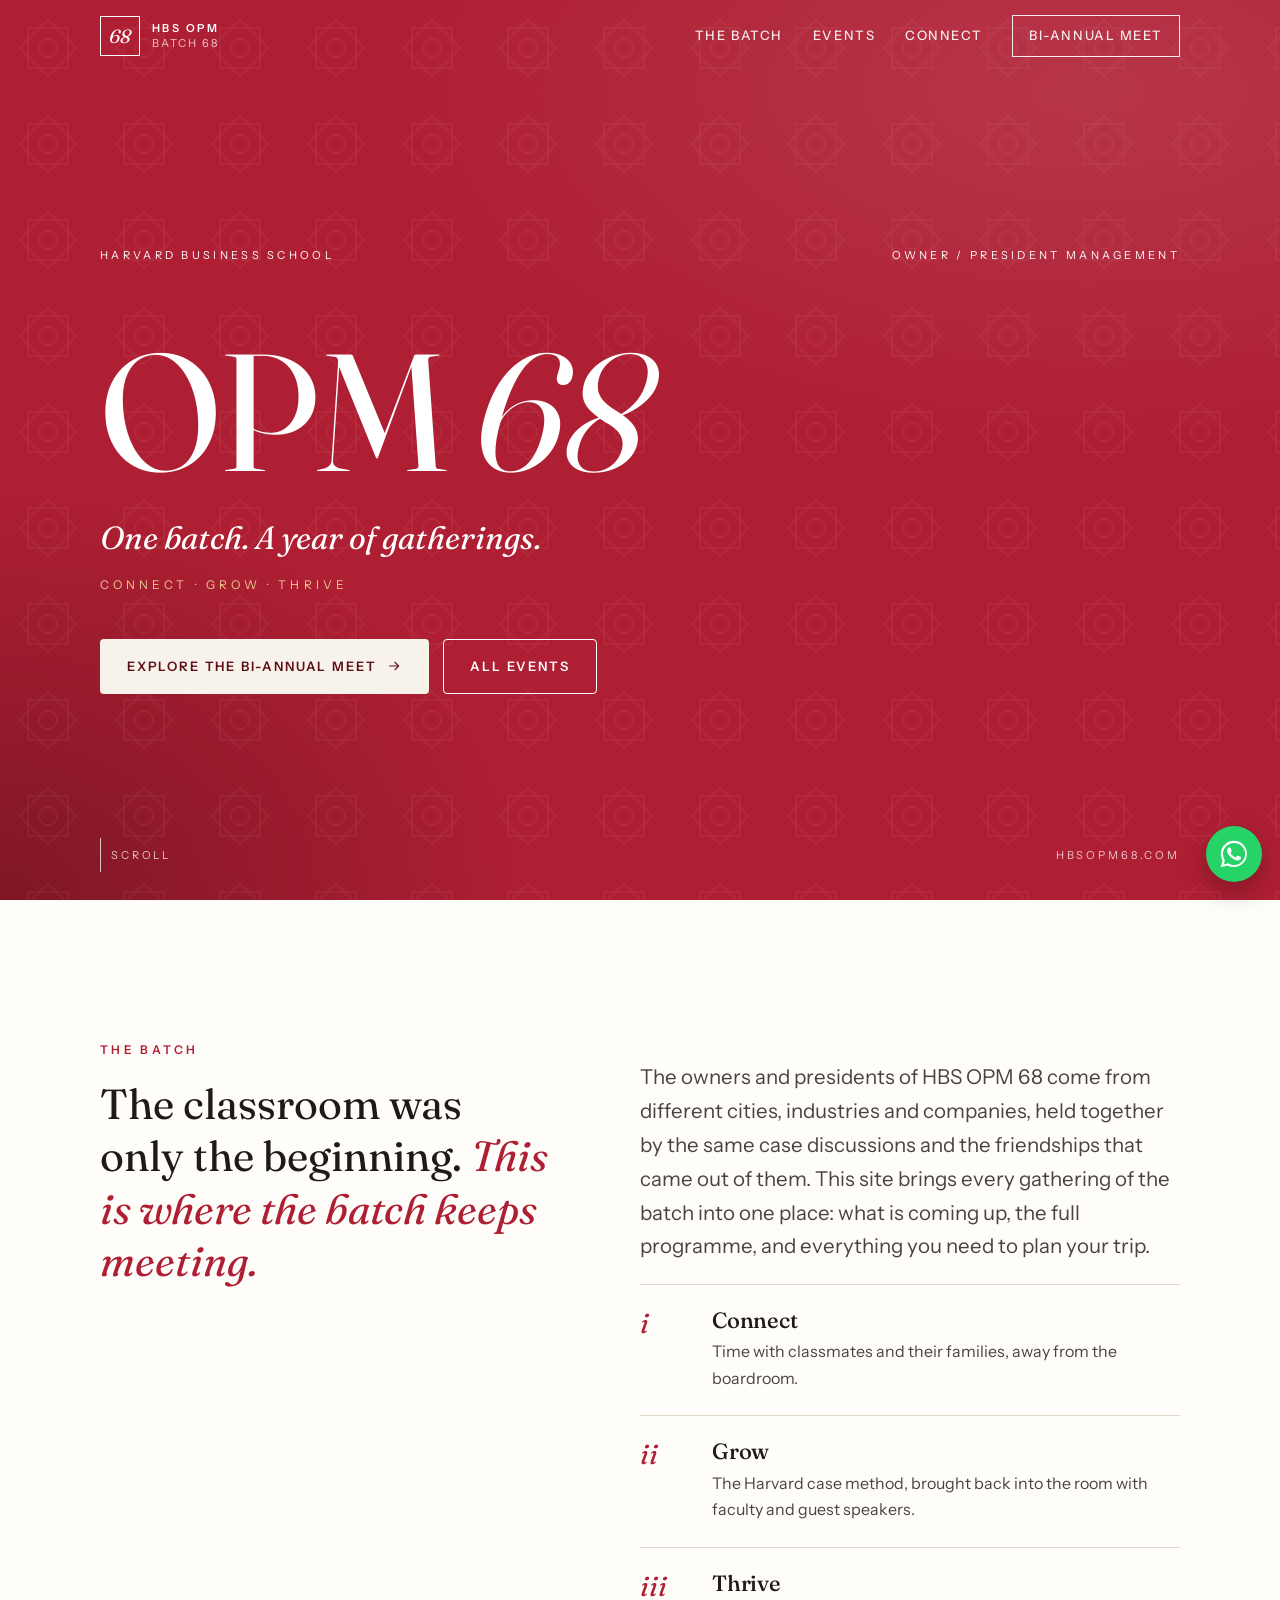
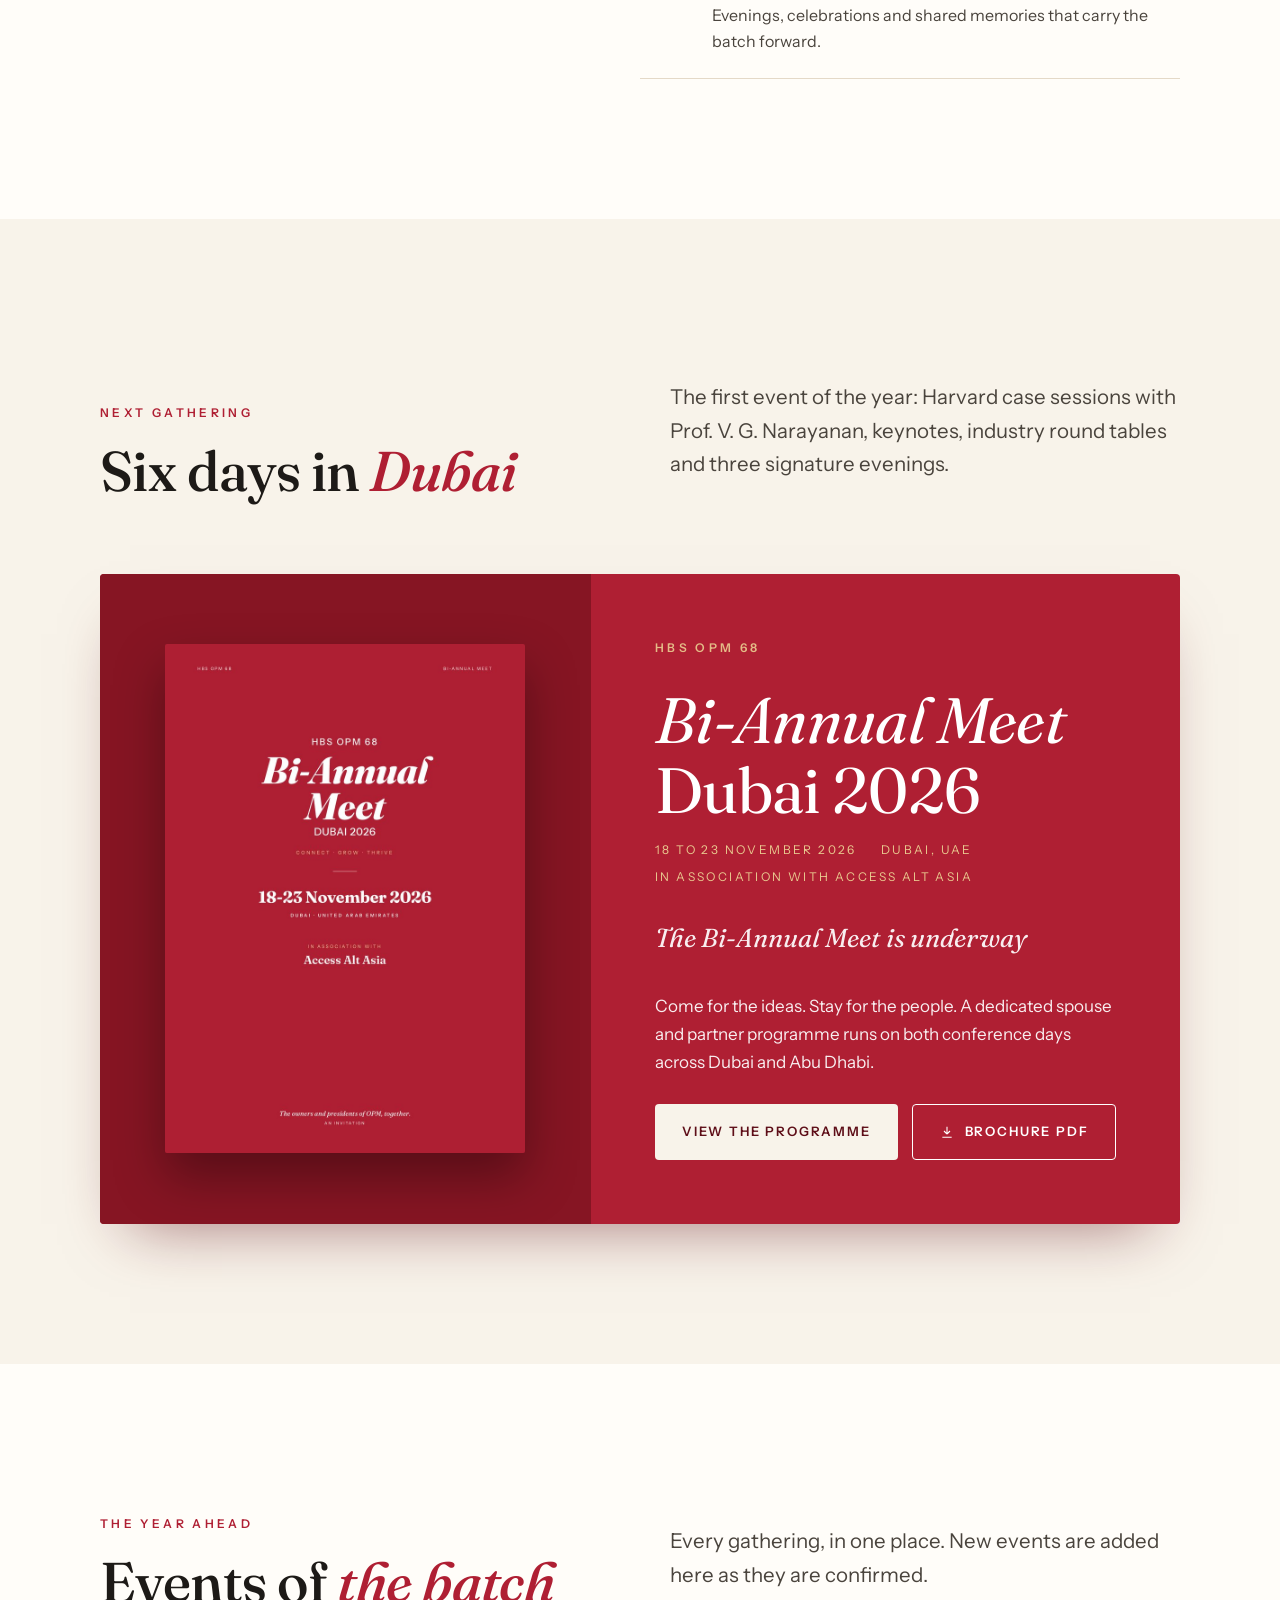
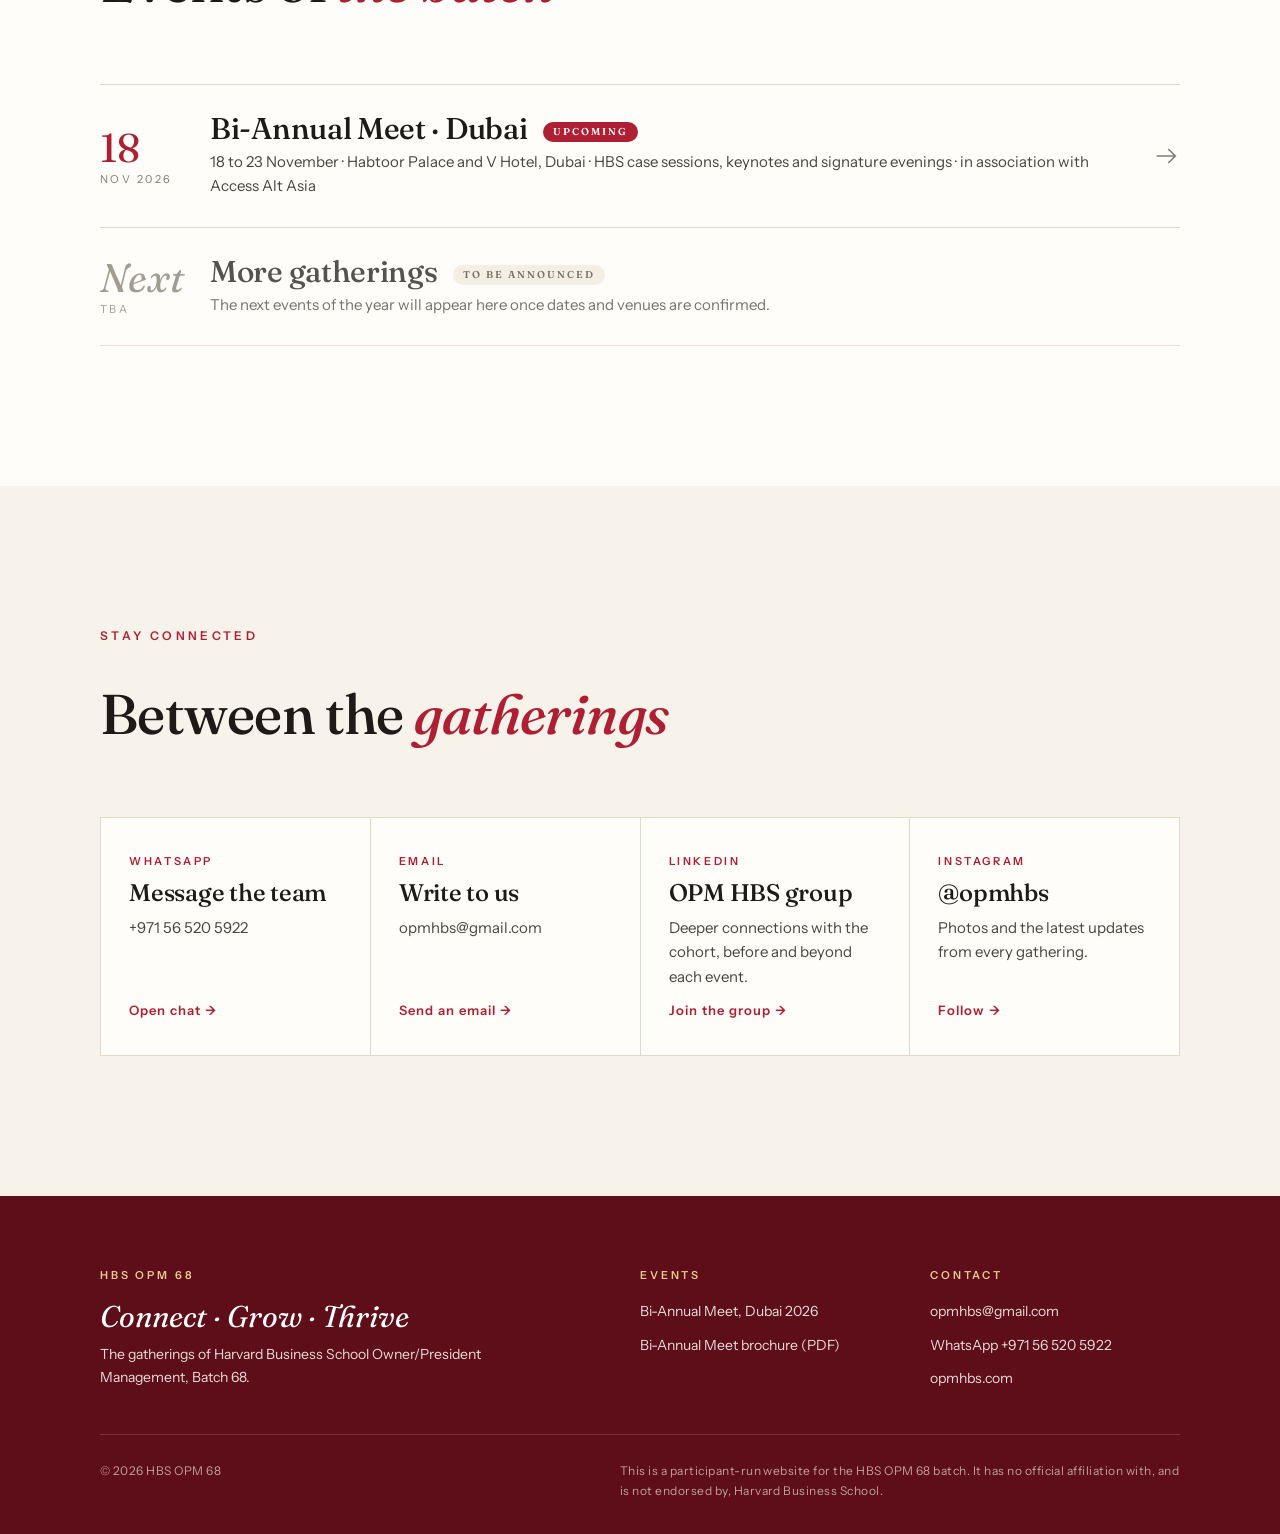
==== commit f188fbb4: "Add participant-run disclaimer to every page Co-Authored-By: Claude Opus 5.5 <noreply@anthropic.com>" ====
--- a/index.html
+++ b/index.html
@@ -209,7 +209,7 @@
     </div>
     <div class="footer-bottom">
       <span>© <span data-year>2026</span> HBS OPM 68</span>
-      <span>An alumni batch site. Not an official Harvard Business School website.</span>
+      <span>This is a participant-run website for the HBS OPM 68 batch. It has no official affiliation with, and is not endorsed by, Harvard Business School.</span>
     </div>
   </div>
 </footer>
--- a/assets/site.css
+++ b/assets/site.css
@@ -215,6 +215,7 @@
 .footer a { text-decoration: none; }
 .footer a:hover { color: #fff; text-decoration: underline; text-underline-offset: 4px; }
 .footer-sign { font-family: var(--serif); font-style: italic; font-size: 30px; color: #fff; margin: 14px 0 8px; line-height: 1.15; }
+.footer-bottom span:last-child { max-width: 560px; }
 .footer-bottom { display: flex; flex-wrap: wrap; gap: 10px 30px; justify-content: space-between; padding-top: 26px; font-size: 12px; opacity: .7; letter-spacing: .04em; }
 
 /* ===== Event page ===== */
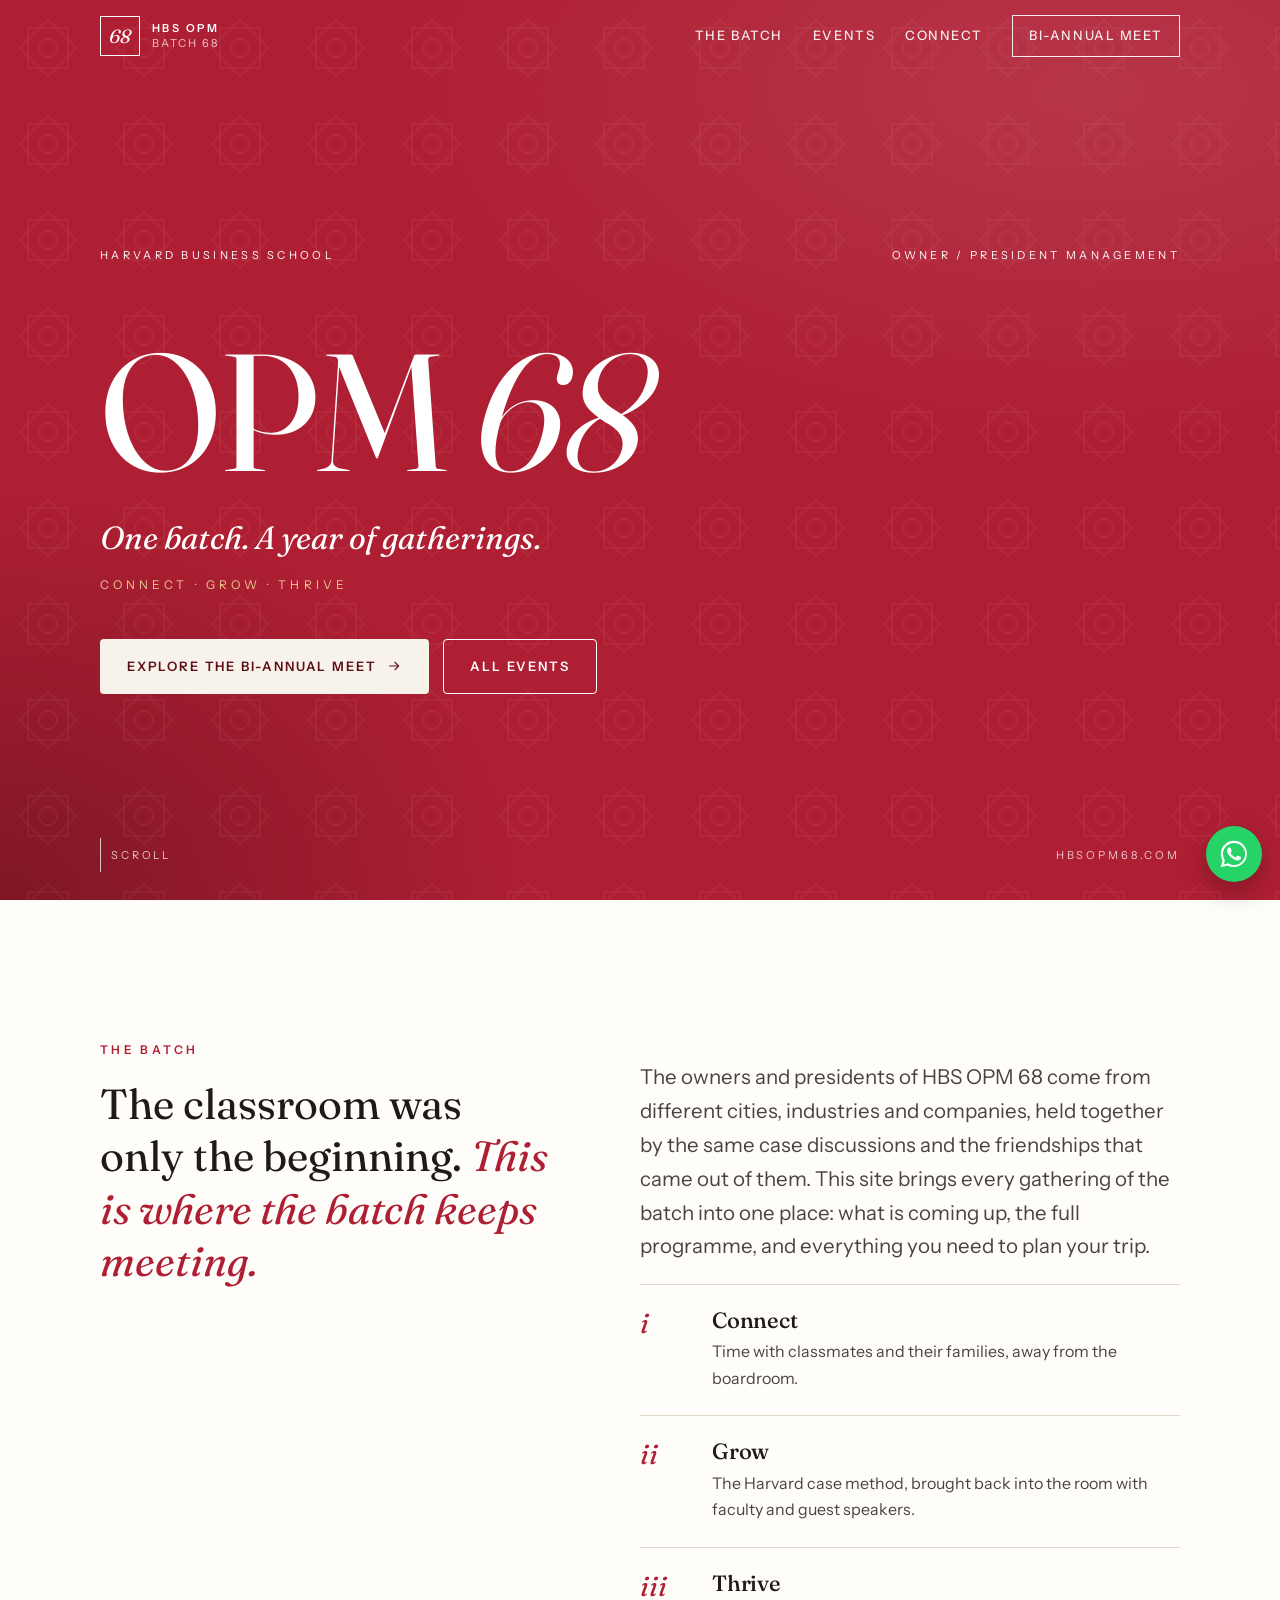
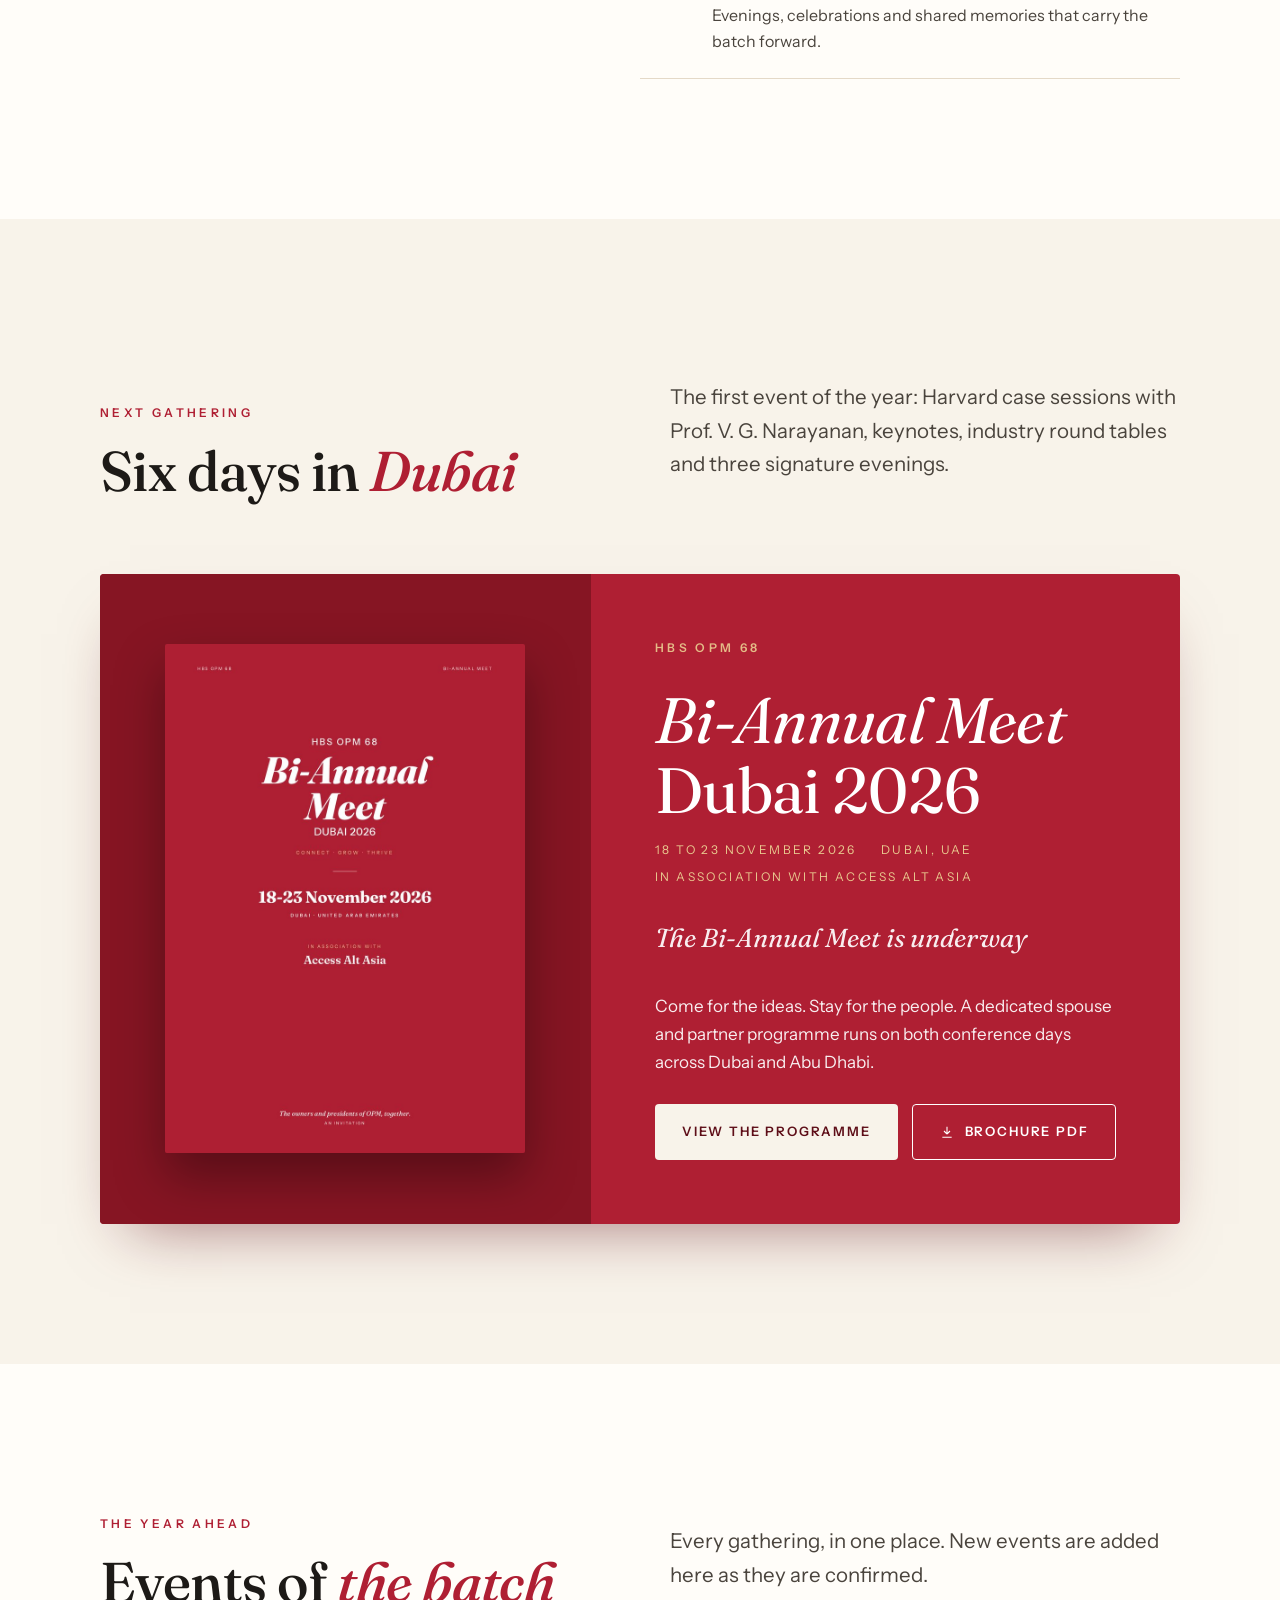
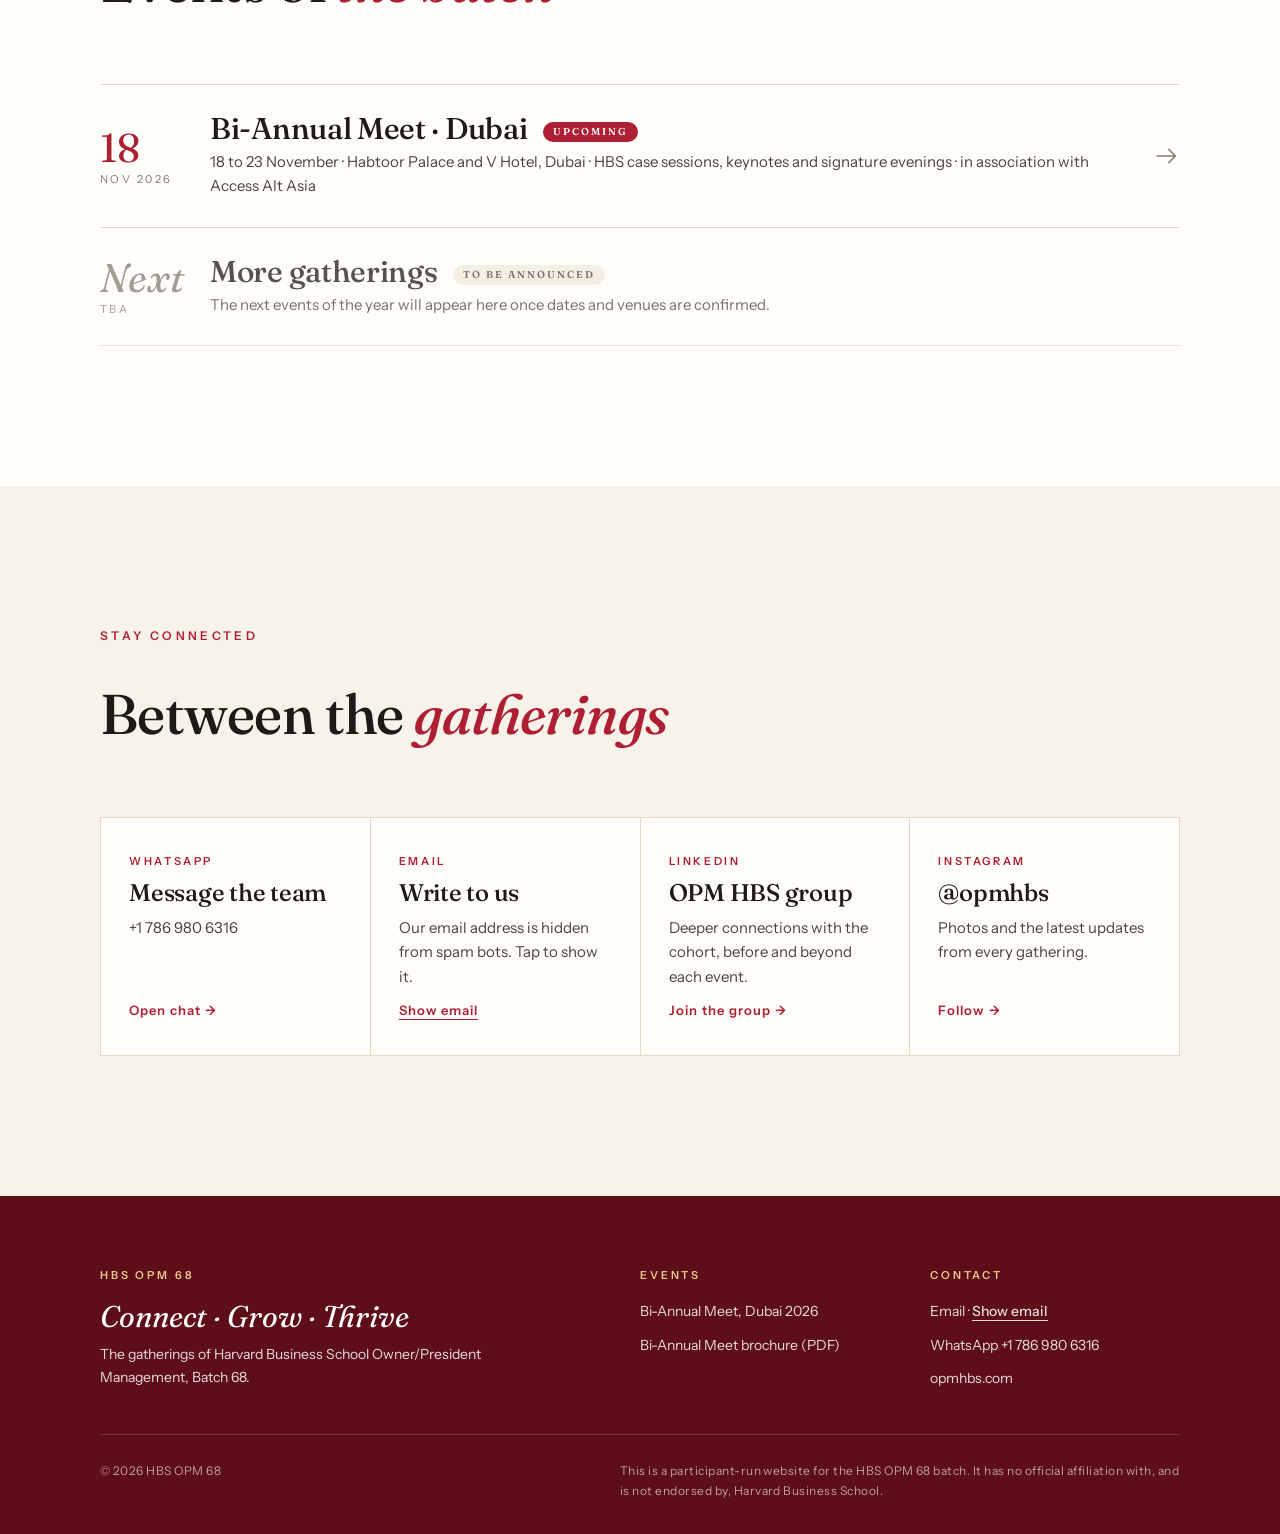
==== commit b7d11fd9: "Update website contact: new WhatsApp number, click-to-reveal email Email is stored encoded and only " ====
--- a/index.html
+++ b/index.html
@@ -170,10 +170,10 @@
         <h2>Between the <em>gatherings</em></h2>
       </div>
       <div class="cards reveal">
-        <a class="card" href="https://wa.me/971565205922" target="_blank" rel="noopener">
-          <small>WhatsApp</small><h3>Message the team</h3><p>+971 56 520 5922</p><span class="go">Open chat →</span></a>
-        <a class="card" href="mailto:opmhbs@gmail.com">
-          <small>Email</small><h3>Write to us</h3><p>opmhbs@gmail.com</p><span class="go">Send an email →</span></a>
+        <a class="card" href="https://wa.me/17869806316" target="_blank" rel="noopener">
+          <small>WhatsApp</small><h3>Message the team</h3><p>+1 786 980 6316</p><span class="go">Open chat →</span></a>
+        <div class="card">
+          <small>Email</small><h3>Write to us</h3><p>Our email address is hidden from spam bots. Tap to show it.</p><button type="button" class="email-btn go" data-e="bW9jLmxpYW1nQDk5eGhhaHNsdWhhcg==" aria-label="Show email address">Show email</button></div>
         <a class="card" href="https://www.linkedin.com/groups/14635228/" target="_blank" rel="noopener">
           <small>LinkedIn</small><h3>OPM HBS group</h3><p>Deeper connections with the cohort, before and beyond each event.</p><span class="go">Join the group →</span></a>
         <a class="card" href="https://www.instagram.com/opmhbs/" target="_blank" rel="noopener">
@@ -201,8 +201,8 @@
       <div>
         <h4>Contact</h4>
         <ul>
-          <li><a href="mailto:opmhbs@gmail.com">opmhbs@gmail.com</a></li>
-          <li><a href="https://wa.me/971565205922" target="_blank" rel="noopener">WhatsApp +971 56 520 5922</a></li>
+          <li>Email · <button type="button" class="email-btn inline" data-e="bW9jLmxpYW1nQDk5eGhhaHNsdWhhcg==" aria-label="Show email address">Show email</button></li>
+          <li><a href="https://wa.me/17869806316" target="_blank" rel="noopener">WhatsApp +1 786 980 6316</a></li>
           <li><a href="https://opmhbs.com" target="_blank" rel="noopener">opmhbs.com</a></li>
         </ul>
       </div>
@@ -214,7 +214,7 @@
   </div>
 </footer>
 
-<a class="wa" href="https://wa.me/971565205922?text=Hello!%20I%20have%20a%20question%20about%20HBS%20OPM%2068%20events." target="_blank" rel="noopener" aria-label="Chat on WhatsApp">
+<a class="wa" href="https://wa.me/17869806316?text=Hello!%20I%20have%20a%20question%20about%20HBS%20OPM%2068%20events." target="_blank" rel="noopener" aria-label="Chat on WhatsApp">
   <svg viewBox="0 0 24 24" fill="currentColor"><path d="M17.47 14.38c-.3-.15-1.75-.86-2.02-.96-.27-.1-.47-.15-.67.15-.2.3-.77.96-.94 1.16-.17.2-.35.22-.65.07-.3-.15-1.25-.46-2.38-1.47-.88-.79-1.47-1.76-1.65-2.06-.17-.3-.02-.46.13-.61.13-.13.3-.35.45-.52.15-.17.2-.3.3-.5.1-.2.05-.37-.03-.52-.07-.15-.67-1.62-.92-2.22-.24-.58-.49-.5-.67-.51h-.57c-.2 0-.52.07-.79.37-.27.3-1.04 1.02-1.04 2.48 0 1.46 1.07 2.88 1.21 3.08.15.2 2.1 3.2 5.08 4.49.71.31 1.26.49 1.69.63.71.23 1.36.2 1.87.12.57-.08 1.75-.72 2-1.41.25-.69.25-1.29.17-1.41-.07-.12-.27-.2-.57-.35zM12.05 21.5h-.01a9.43 9.43 0 01-4.81-1.32l-.35-.2-3.58.94.96-3.49-.23-.36a9.4 9.4 0 01-1.44-5.02c0-5.2 4.24-9.44 9.46-9.44a9.4 9.4 0 016.68 2.77 9.38 9.38 0 012.77 6.68c0 5.2-4.24 9.44-9.45 9.44zm8.04-17.48A11.3 11.3 0 0012.05.7C5.78.7.68 5.8.68 12.06c0 2 .52 3.96 1.52 5.68L.6 23.3l5.7-1.5a11.33 11.33 0 005.43 1.38h.01c6.27 0 11.37-5.1 11.37-11.37 0-3.04-1.18-5.9-3.33-8.05z"/></svg>
 </a>
 
--- a/assets/site.css
+++ b/assets/site.css
@@ -321,4 +321,33 @@
   html { scroll-behavior: auto; }
   .scroll-cue i { animation: none; }
 }
+/* click-to-reveal email */
+.email-btn { font: inherit; font-size: 13px; font-weight: 600; letter-spacing: .08em; color: var(--crimson); background: none; border: 0; padding: 0; cursor: pointer; text-decoration: underline; text-underline-offset: 4px; text-align: left; }
+.email-btn.go { margin-top: auto; }
+.email-btn.inline { color: inherit; font-weight: 500; letter-spacing: 0; font-size: 14px; }
+.email-btn.light { color: #fff; font-weight: 500; letter-spacing: .02em; font-size: 14px; }
+.email-btn:hover { opacity: .8; }
+.email-shown { word-break: break-all; font-weight: 600; }
+.card .email-shown { color: var(--crimson); margin-top: auto; font-size: 15px; }
+.contact .email-shown { color: #fff; }
 .sr { position: absolute; width: 1px; height: 1px; overflow: hidden; clip: rect(0 0 0 0); white-space: nowrap; }
+
+/* Phones: start hero content just below the nav instead of centring it in a full-screen block */
+@media (max-width: 700px) {
+  .nav .wrap { height: 64px; }
+  .nav-links { inset: 64px 0 auto 0; }
+  .hero, .ev-hero { min-height: 0; align-items: flex-start; padding: 92px 0 56px; }
+  .hero-kicker { margin-bottom: 22px; font-size: 10px; letter-spacing: .22em; }
+  .hero-kicker span + span { display: none; }
+  .ev-hero .hero-kicker { display: none; }
+  .hero-foot { display: none; }
+  .hero h1 { font-size: 72px; }
+  .hero-sub { margin-top: 16px; }
+  .hero-tag { margin-bottom: 32px; }
+  .ev-hero h1 { font-size: 58px; }
+  .ev-hero .pre { font-size: 14px; margin-bottom: 8px; }
+  .ev-hero .dates { margin-top: 22px; }
+  .ev-hero .where { margin-bottom: 26px; }
+  .ev-hero .assoc { margin: -8px 0 26px; }
+  .ev-hero .countdown { margin-bottom: 28px; }
+}
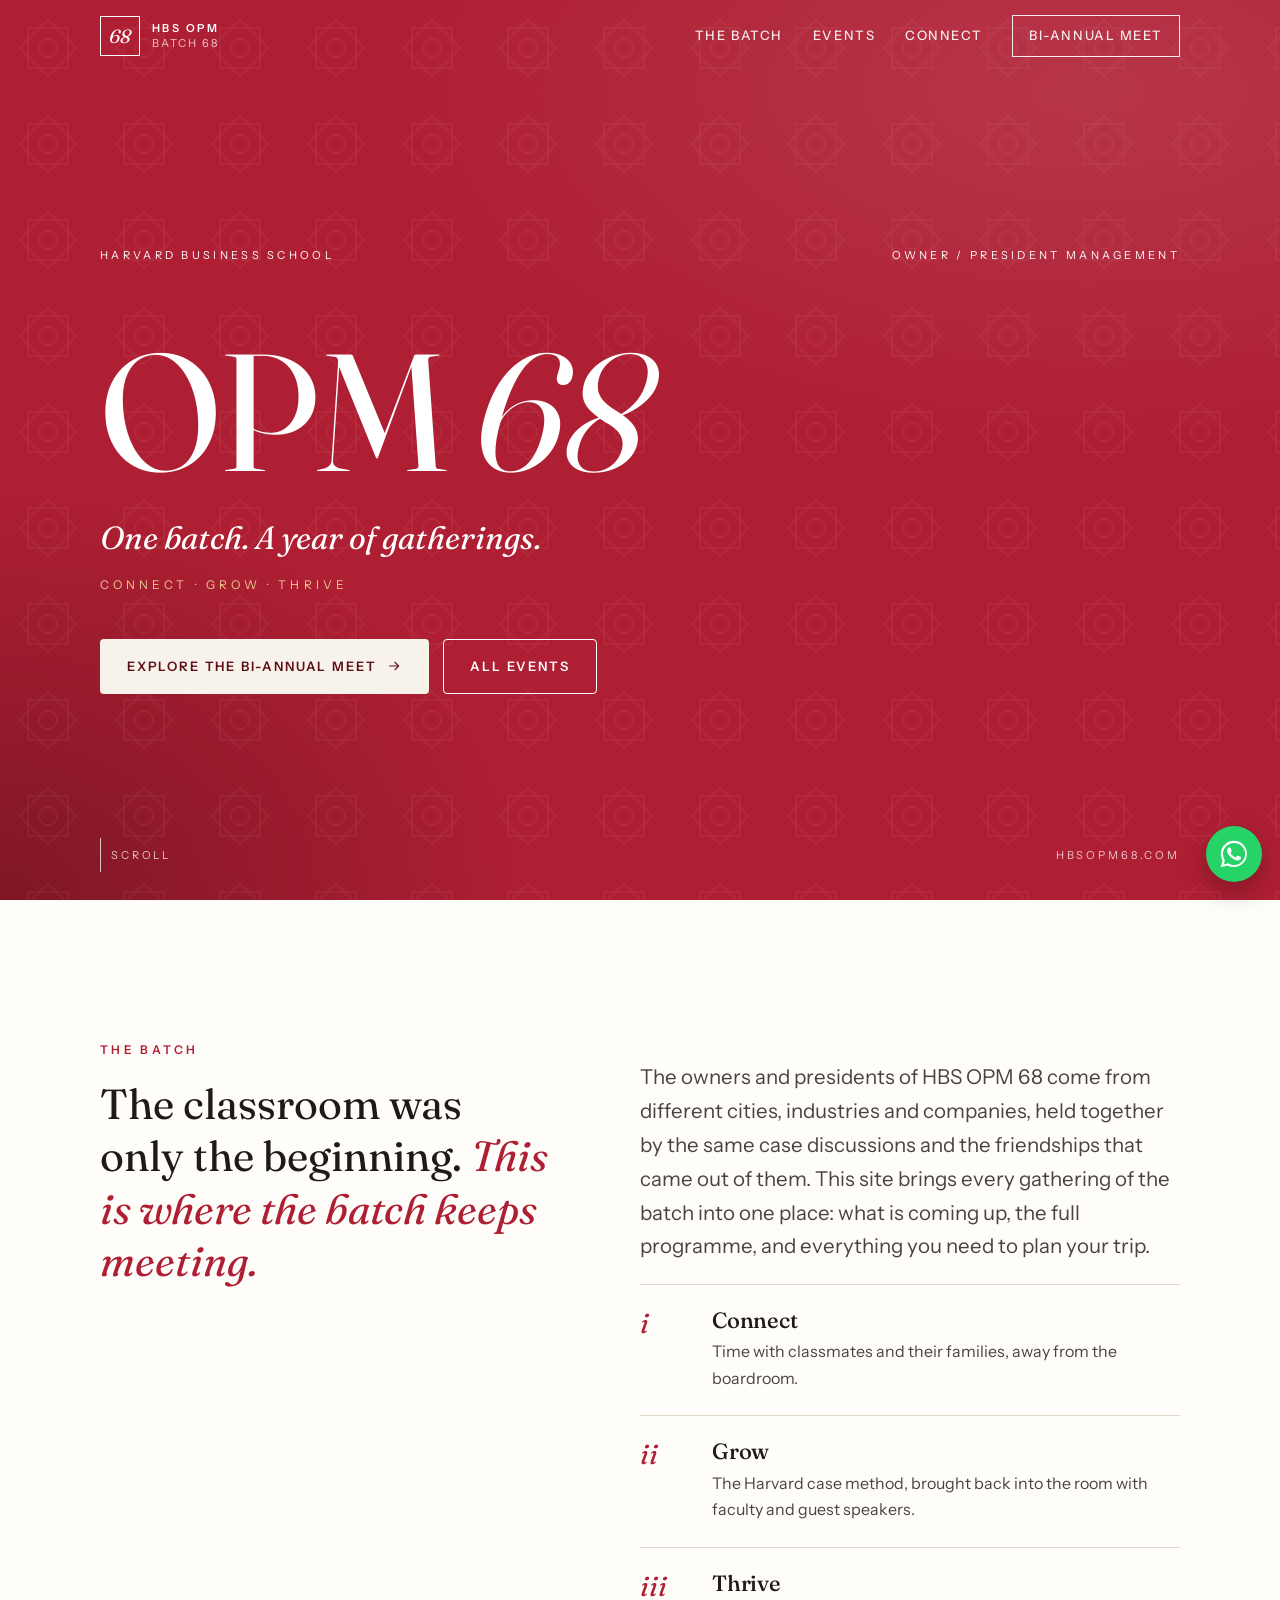
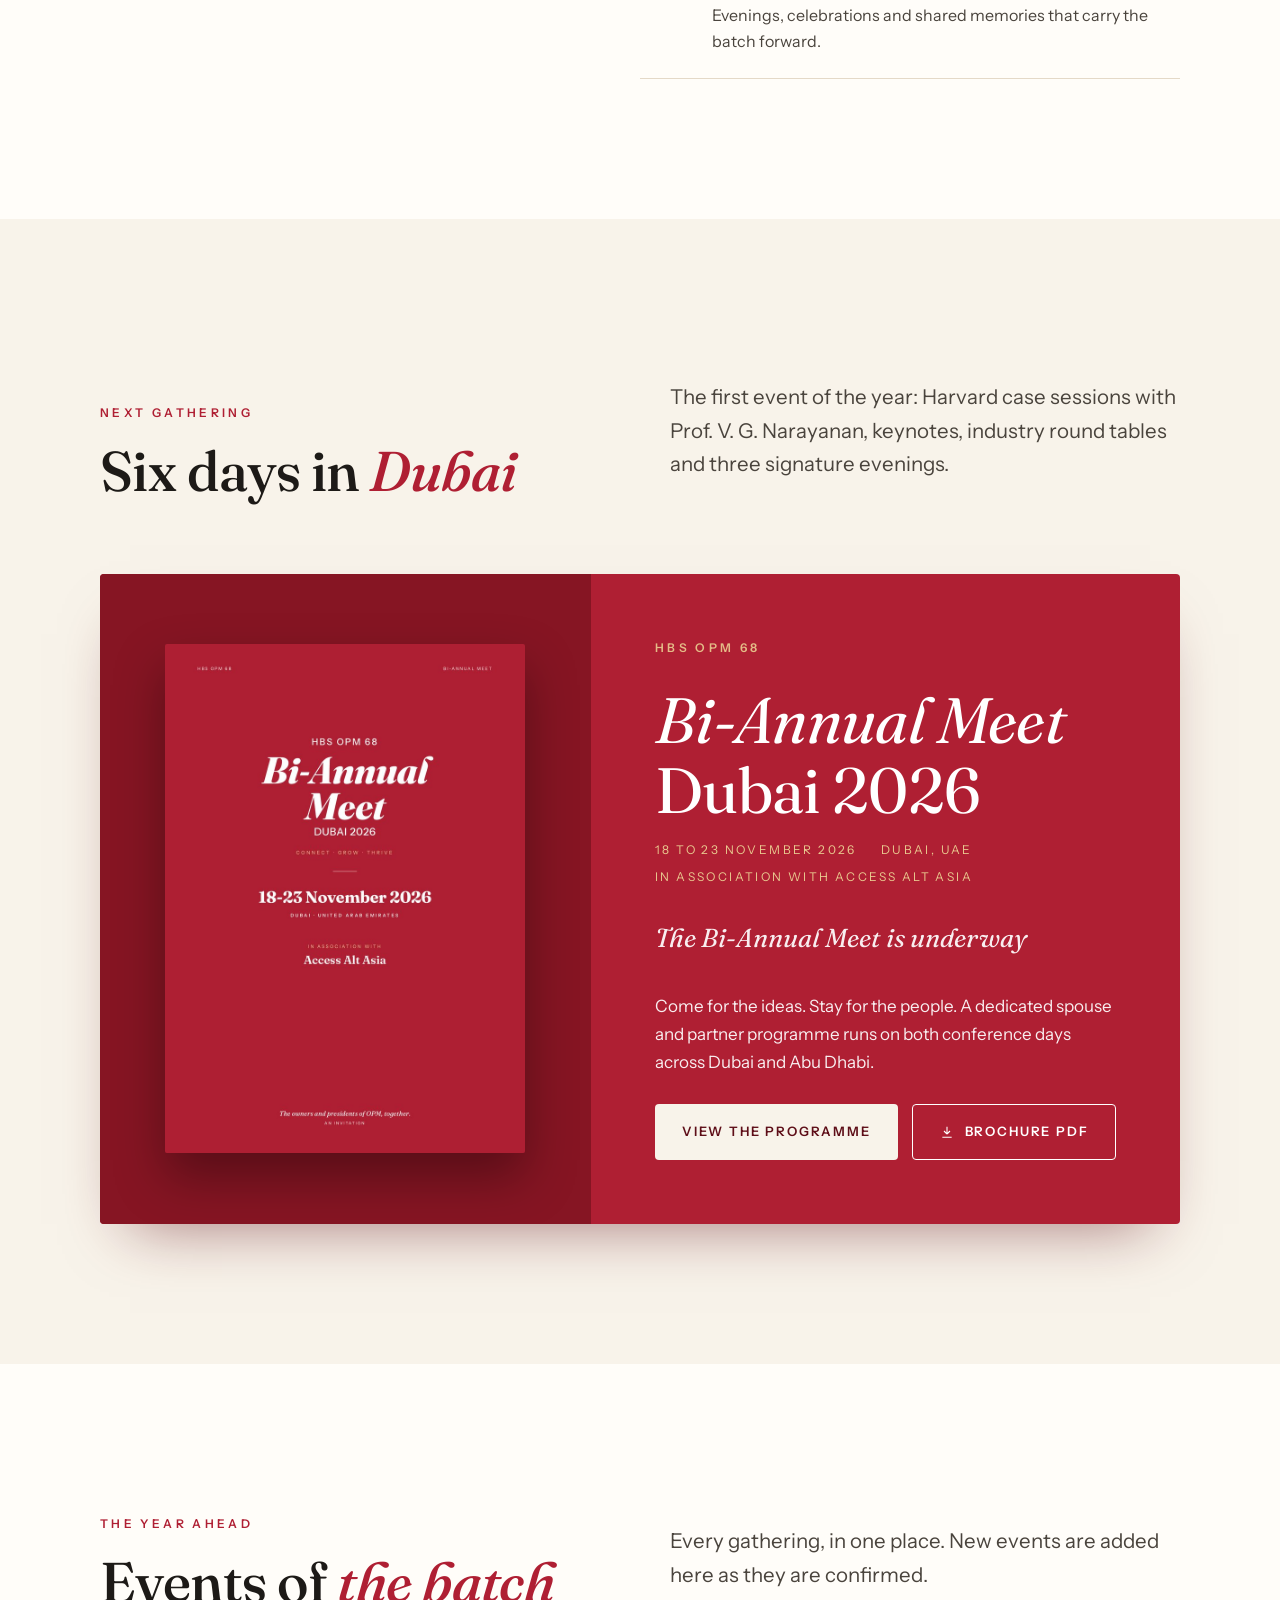
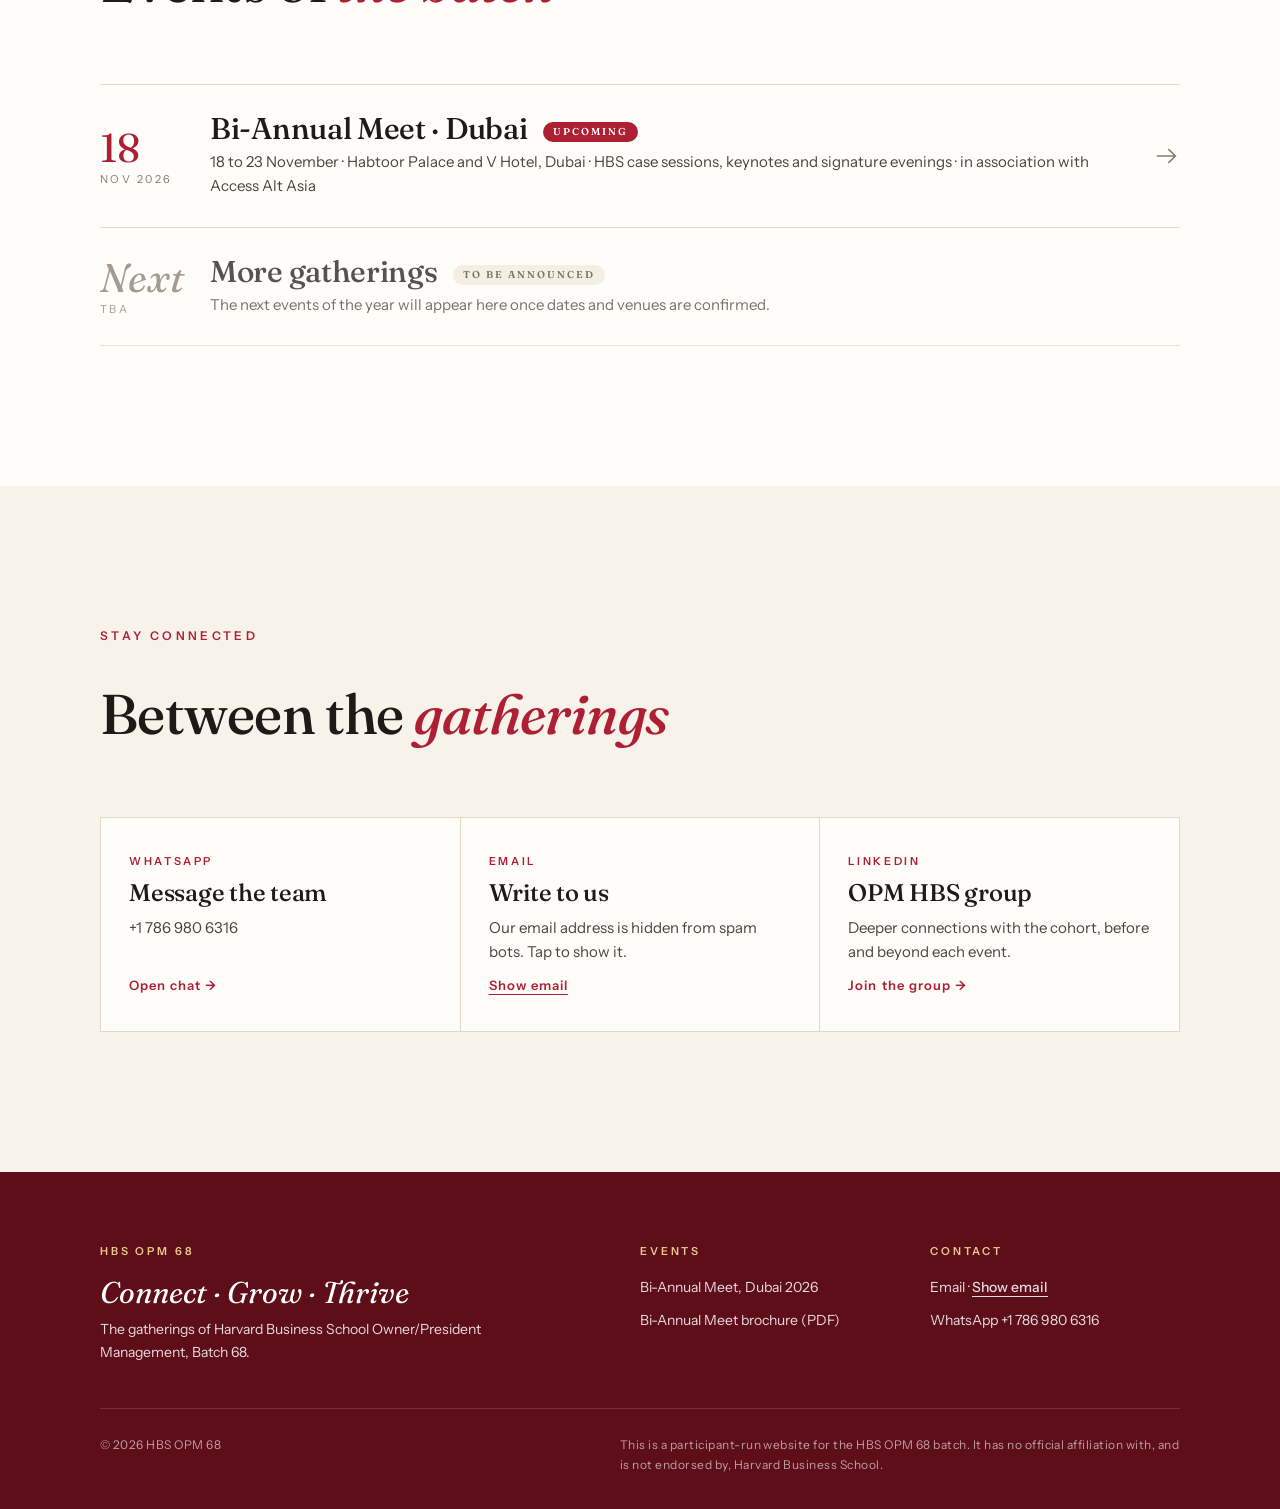
==== commit 4ca01665: "Remove all opmhbs.com and @opmhbs references Drop Instagram card and links, replace opmhbs.com box w" ====
--- a/index.html
+++ b/index.html
@@ -176,8 +176,6 @@
           <small>Email</small><h3>Write to us</h3><p>Our email address is hidden from spam bots. Tap to show it.</p><button type="button" class="email-btn go" data-e="bW9jLmxpYW1nQDk5eGhhaHNsdWhhcg==" aria-label="Show email address">Show email</button></div>
         <a class="card" href="https://www.linkedin.com/groups/14635228/" target="_blank" rel="noopener">
           <small>LinkedIn</small><h3>OPM HBS group</h3><p>Deeper connections with the cohort, before and beyond each event.</p><span class="go">Join the group →</span></a>
-        <a class="card" href="https://www.instagram.com/opmhbs/" target="_blank" rel="noopener">
-          <small>Instagram</small><h3>@opmhbs</h3><p>Photos and the latest updates from every gathering.</p><span class="go">Follow →</span></a>
       </div>
     </div>
   </section>
@@ -203,7 +201,6 @@
         <ul>
           <li>Email · <button type="button" class="email-btn inline" data-e="bW9jLmxpYW1nQDk5eGhhaHNsdWhhcg==" aria-label="Show email address">Show email</button></li>
           <li><a href="https://wa.me/17869806316" target="_blank" rel="noopener">WhatsApp +1 786 980 6316</a></li>
-          <li><a href="https://opmhbs.com" target="_blank" rel="noopener">opmhbs.com</a></li>
         </ul>
       </div>
     </div>
--- a/assets/site.css
+++ b/assets/site.css
@@ -198,7 +198,7 @@
 /* connect cards */
 .cards { display: grid; gap: 1px; background: var(--line); border: 1px solid var(--line); }
 @media (min-width: 700px) { .cards { grid-template-columns: repeat(2, 1fr); } }
-@media (min-width: 1000px) { .cards { grid-template-columns: repeat(4, 1fr); } }
+@media (min-width: 1000px) { .cards { grid-template-columns: repeat(3, 1fr); } }
 .card { background: var(--paper); padding: 34px 28px; text-decoration: none; display: flex; flex-direction: column; gap: 10px; transition: background .2s ease; min-height: 210px; }
 .card:hover { background: var(--cream); }
 .card small { font-size: 11px; letter-spacing: .24em; text-transform: uppercase; color: var(--crimson); font-weight: 600; }
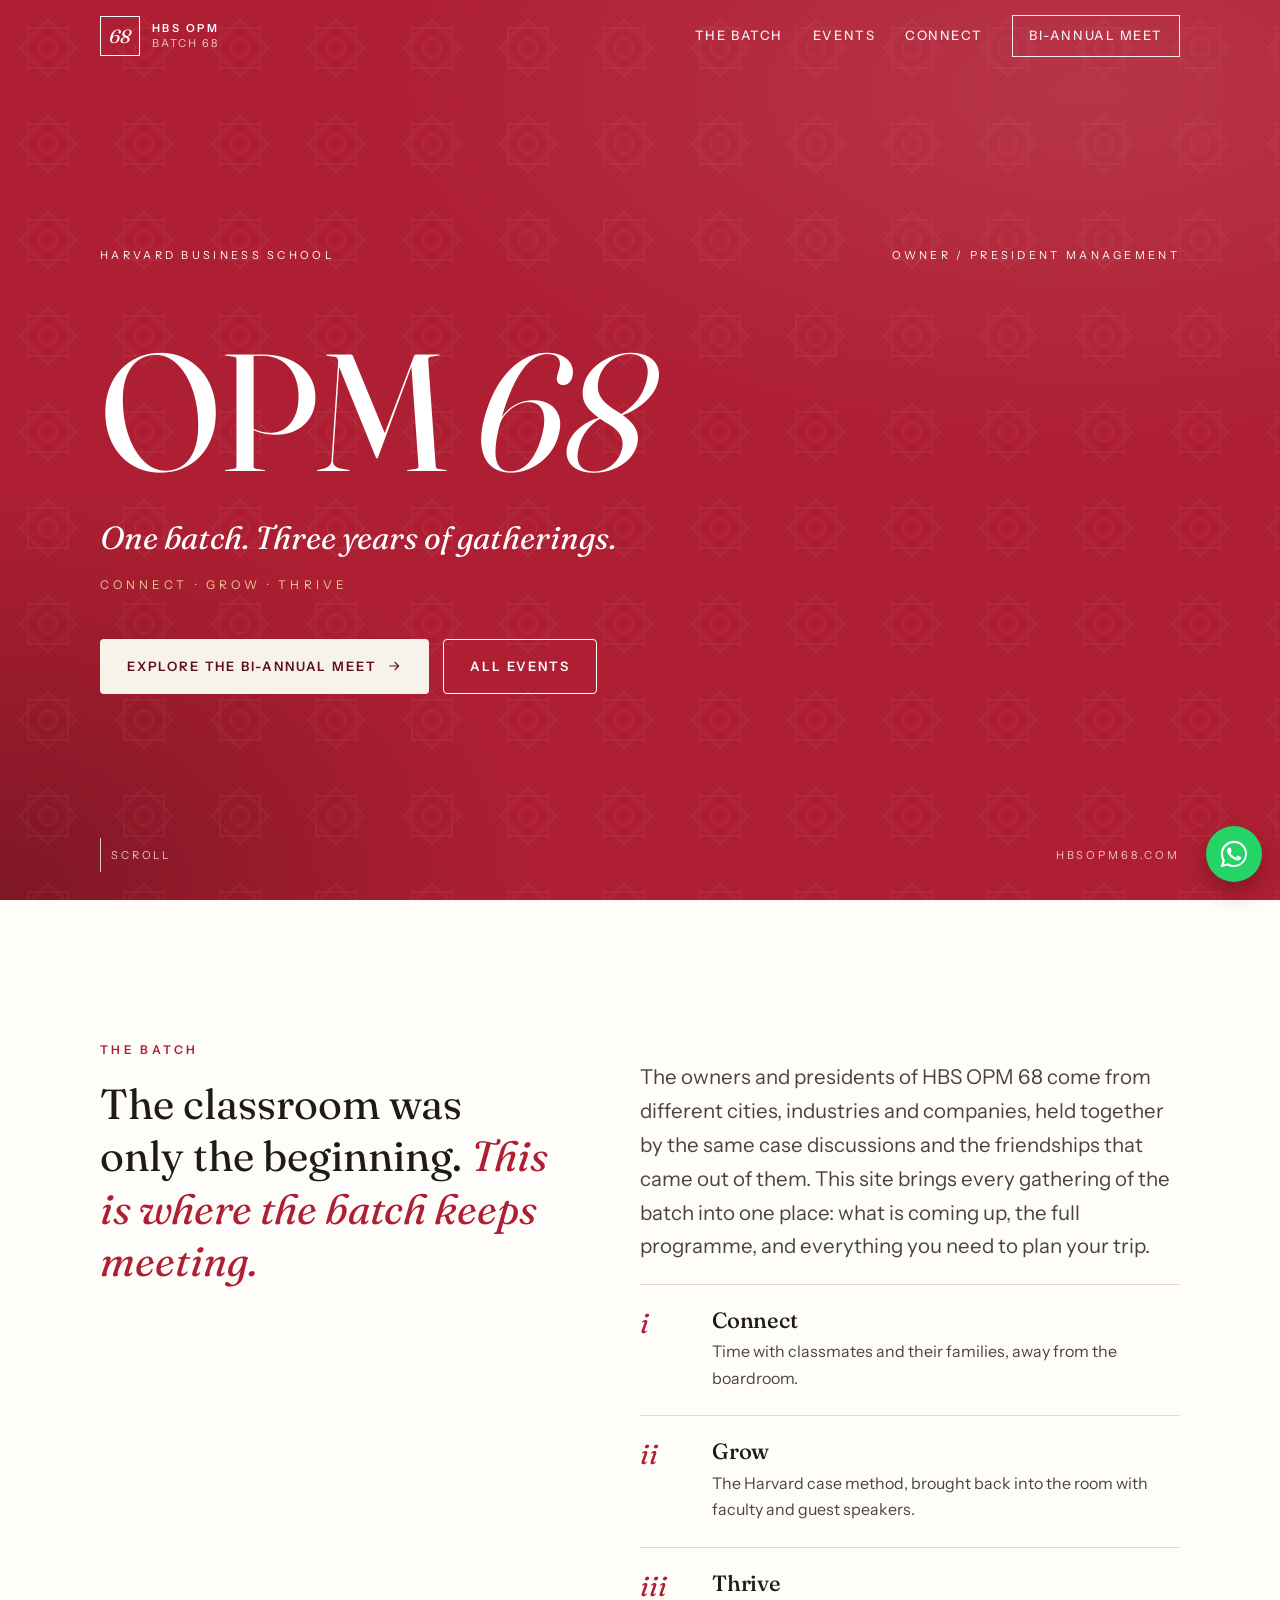
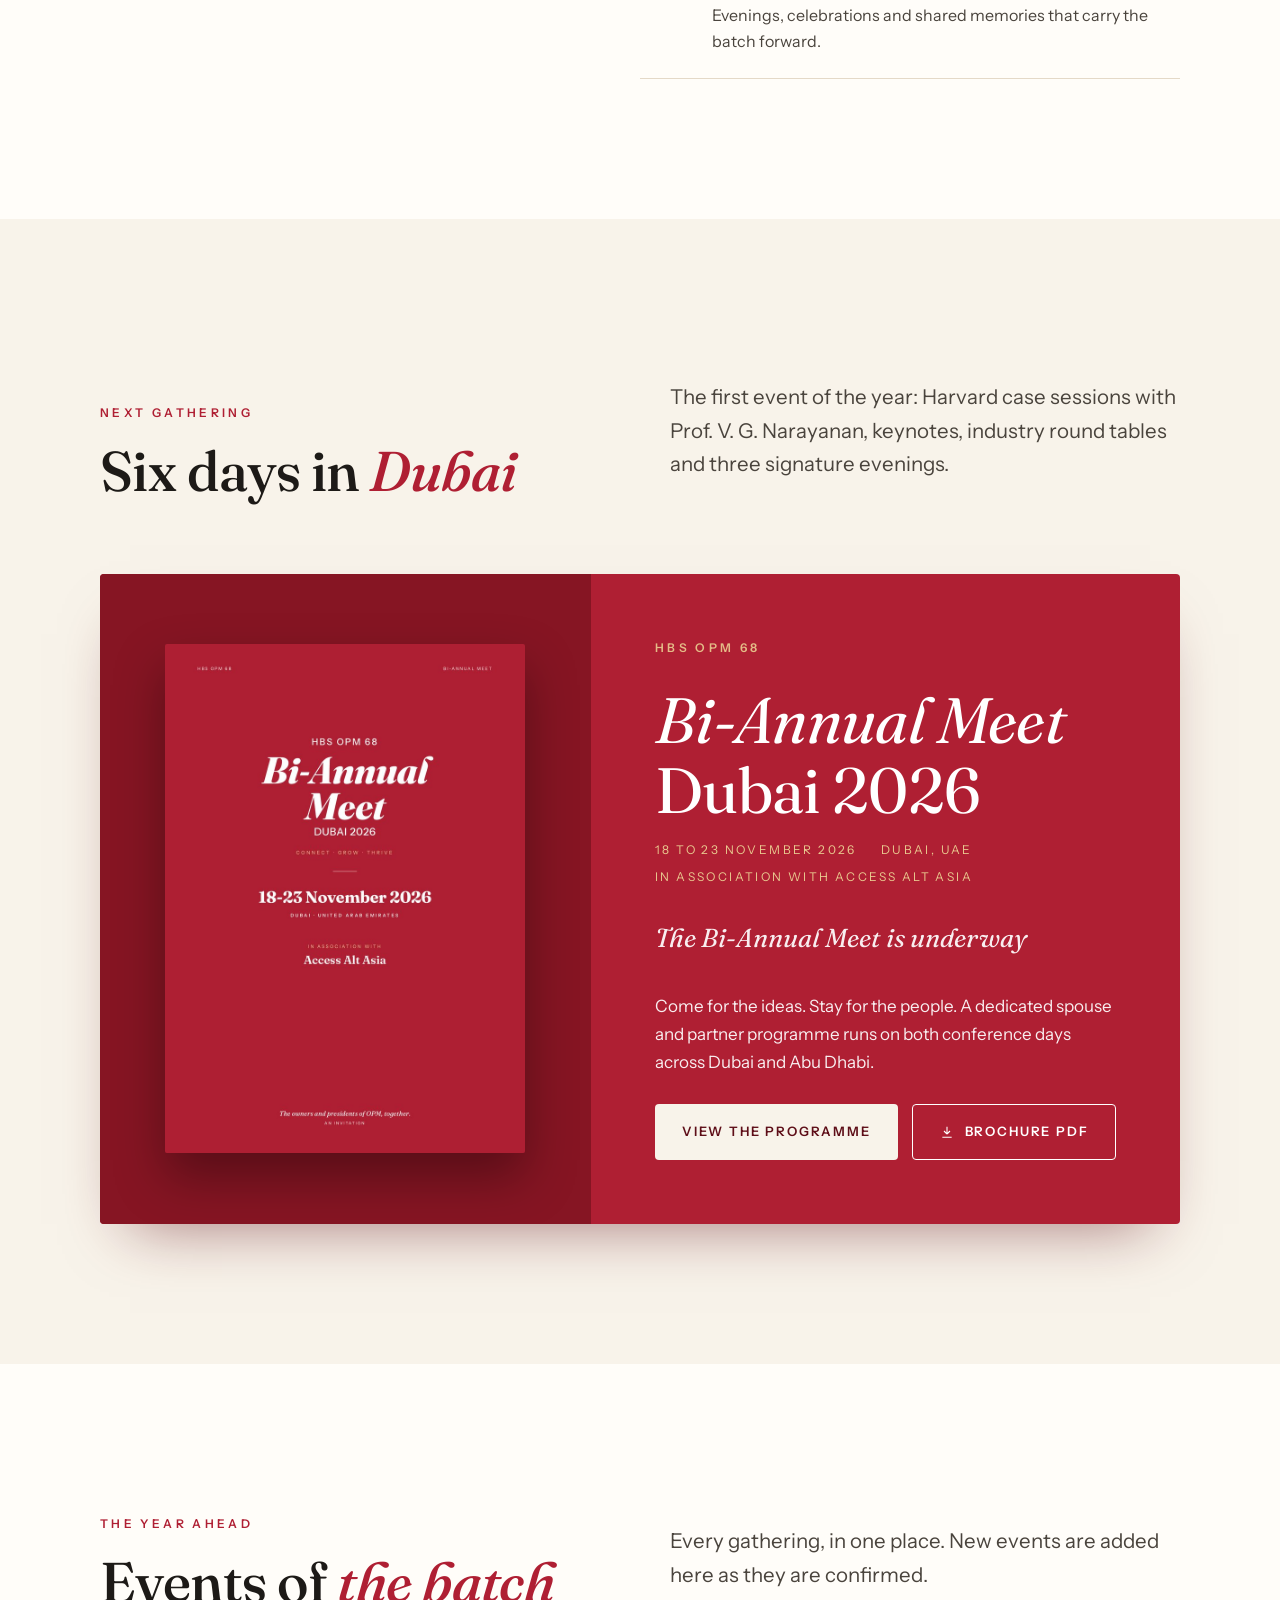
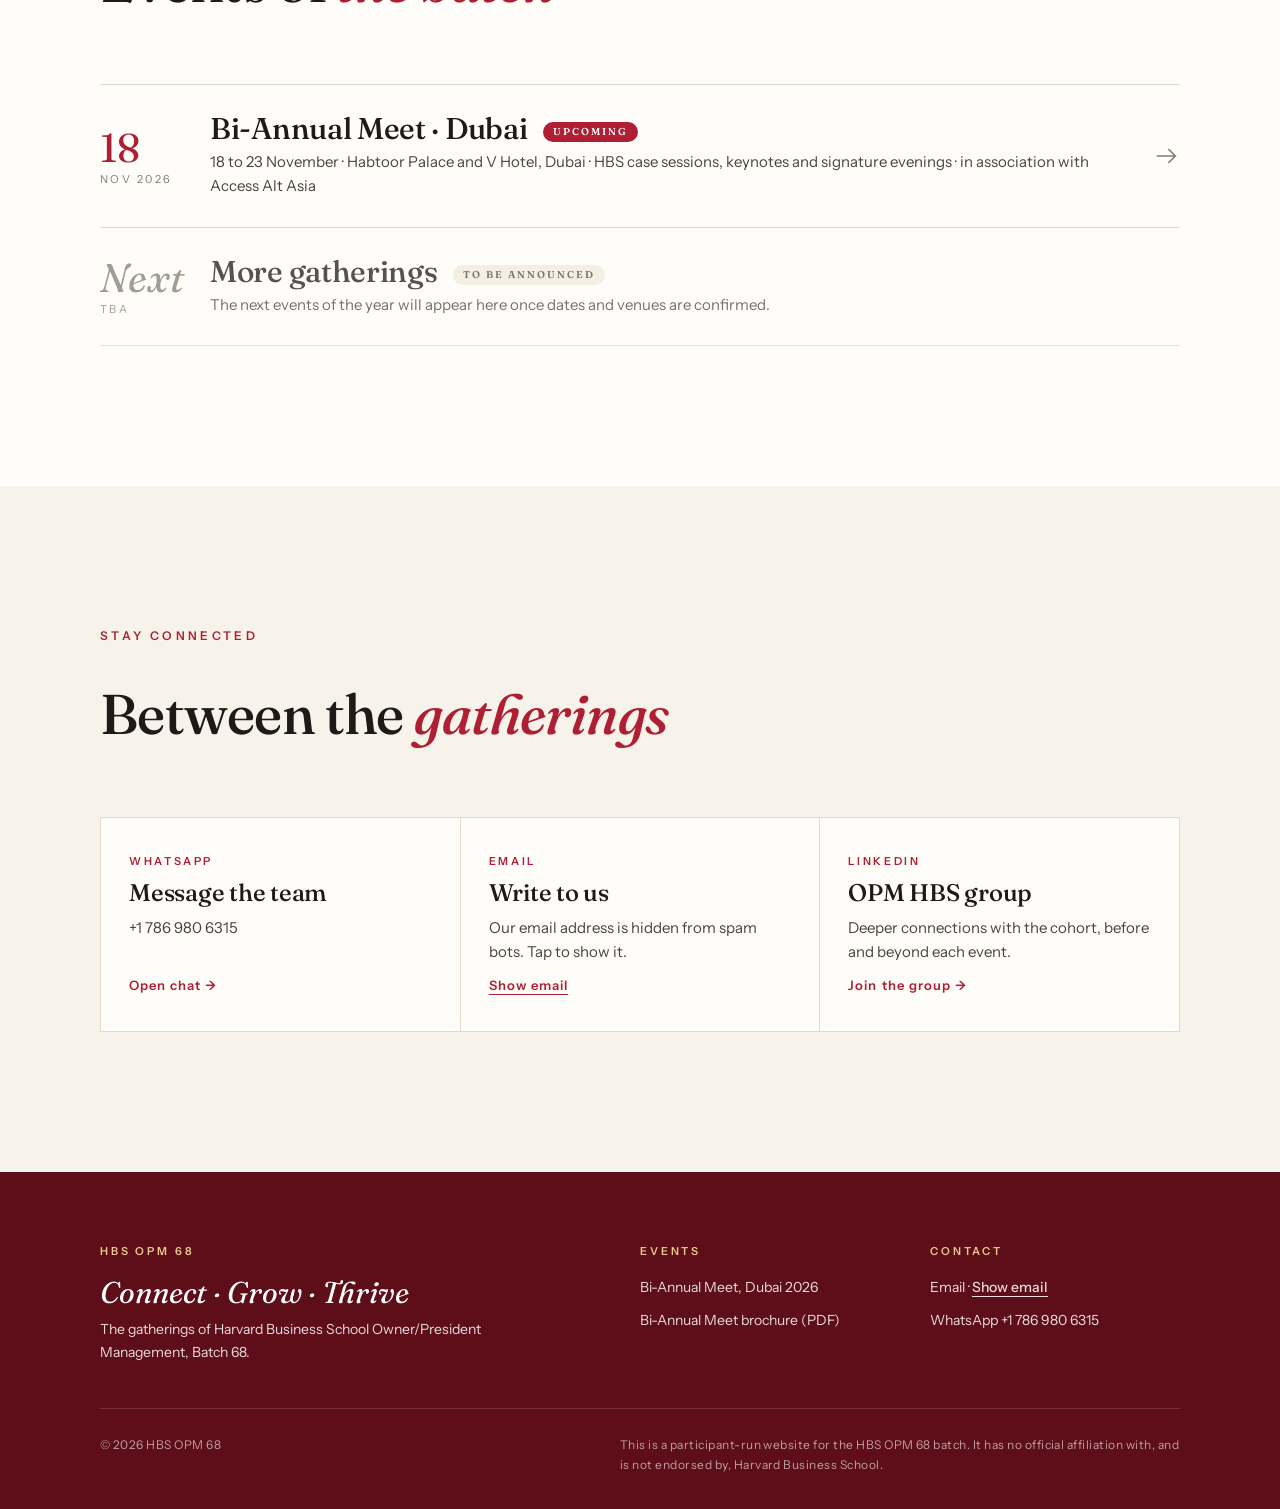
==== commit 2e446769: "Correct WhatsApp number to +1 786 980 6315 and hero line to three years of gatherings - Phone number" ====
--- a/index.html
+++ b/index.html
@@ -58,7 +58,7 @@
     <div class="wrap">
       <div class="hero-kicker reveal"><span>Harvard Business School</span><span>Owner / President Management</span></div>
       <h1 class="reveal">OPM <span class="num">68</span></h1>
-      <p class="hero-sub reveal">One batch. A year of gatherings.</p>
+      <p class="hero-sub reveal">One batch. Three years of gatherings.</p>
       <p class="hero-tag reveal">Connect · Grow · Thrive</p>
       <div class="btn-row reveal">
         <a class="btn btn-light" href="events/bi-annual-meet-dubai-2026/">Explore the Bi-Annual Meet
@@ -170,8 +170,8 @@
         <h2>Between the <em>gatherings</em></h2>
       </div>
       <div class="cards reveal">
-        <a class="card" href="https://wa.me/17869806316" target="_blank" rel="noopener">
-          <small>WhatsApp</small><h3>Message the team</h3><p>+1 786 980 6316</p><span class="go">Open chat →</span></a>
+        <a class="card" href="https://wa.me/17869806315" target="_blank" rel="noopener">
+          <small>WhatsApp</small><h3>Message the team</h3><p>+1 786 980 6315</p><span class="go">Open chat →</span></a>
         <div class="card">
           <small>Email</small><h3>Write to us</h3><p>Our email address is hidden from spam bots. Tap to show it.</p><button type="button" class="email-btn go" data-e="bW9jLmxpYW1nQDk5eGhhaHNsdWhhcg==" aria-label="Show email address">Show email</button></div>
         <a class="card" href="https://www.linkedin.com/groups/14635228/" target="_blank" rel="noopener">
@@ -200,7 +200,7 @@
         <h4>Contact</h4>
         <ul>
           <li>Email · <button type="button" class="email-btn inline" data-e="bW9jLmxpYW1nQDk5eGhhaHNsdWhhcg==" aria-label="Show email address">Show email</button></li>
-          <li><a href="https://wa.me/17869806316" target="_blank" rel="noopener">WhatsApp +1 786 980 6316</a></li>
+          <li><a href="https://wa.me/17869806315" target="_blank" rel="noopener">WhatsApp +1 786 980 6315</a></li>
         </ul>
       </div>
     </div>
@@ -211,7 +211,7 @@
   </div>
 </footer>
 
-<a class="wa" href="https://wa.me/17869806316?text=Hello!%20I%20have%20a%20question%20about%20HBS%20OPM%2068%20events." target="_blank" rel="noopener" aria-label="Chat on WhatsApp">
+<a class="wa" href="https://wa.me/17869806315?text=Hello!%20I%20have%20a%20question%20about%20HBS%20OPM%2068%20events." target="_blank" rel="noopener" aria-label="Chat on WhatsApp">
   <svg viewBox="0 0 24 24" fill="currentColor"><path d="M17.47 14.38c-.3-.15-1.75-.86-2.02-.96-.27-.1-.47-.15-.67.15-.2.3-.77.96-.94 1.16-.17.2-.35.22-.65.07-.3-.15-1.25-.46-2.38-1.47-.88-.79-1.47-1.76-1.65-2.06-.17-.3-.02-.46.13-.61.13-.13.3-.35.45-.52.15-.17.2-.3.3-.5.1-.2.05-.37-.03-.52-.07-.15-.67-1.62-.92-2.22-.24-.58-.49-.5-.67-.51h-.57c-.2 0-.52.07-.79.37-.27.3-1.04 1.02-1.04 2.48 0 1.46 1.07 2.88 1.21 3.08.15.2 2.1 3.2 5.08 4.49.71.31 1.26.49 1.69.63.71.23 1.36.2 1.87.12.57-.08 1.75-.72 2-1.41.25-.69.25-1.29.17-1.41-.07-.12-.27-.2-.57-.35zM12.05 21.5h-.01a9.43 9.43 0 01-4.81-1.32l-.35-.2-3.58.94.96-3.49-.23-.36a9.4 9.4 0 01-1.44-5.02c0-5.2 4.24-9.44 9.46-9.44a9.4 9.4 0 016.68 2.77 9.38 9.38 0 012.77 6.68c0 5.2-4.24 9.44-9.45 9.44zm8.04-17.48A11.3 11.3 0 0012.05.7C5.78.7.68 5.8.68 12.06c0 2 .52 3.96 1.52 5.68L.6 23.3l5.7-1.5a11.33 11.33 0 005.43 1.38h.01c6.27 0 11.37-5.1 11.37-11.37 0-3.04-1.18-5.9-3.33-8.05z"/></svg>
 </a>
 
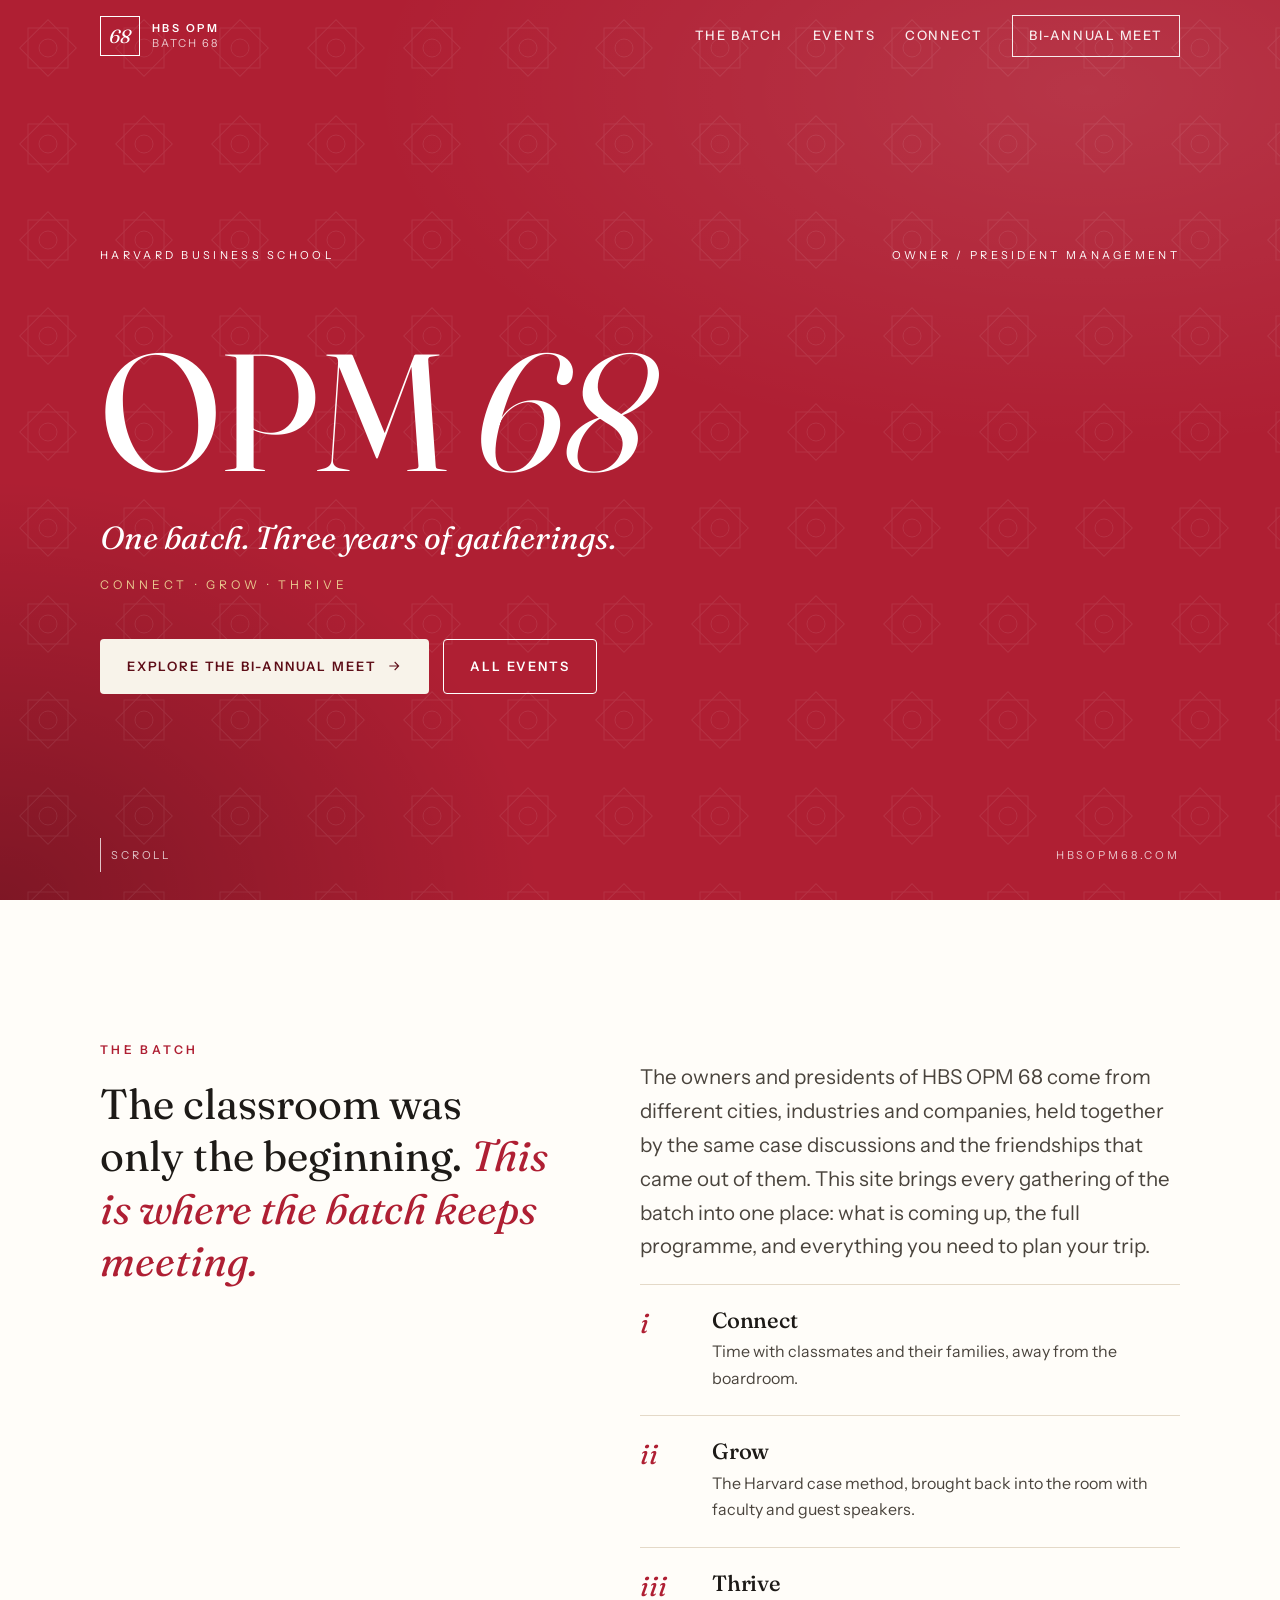
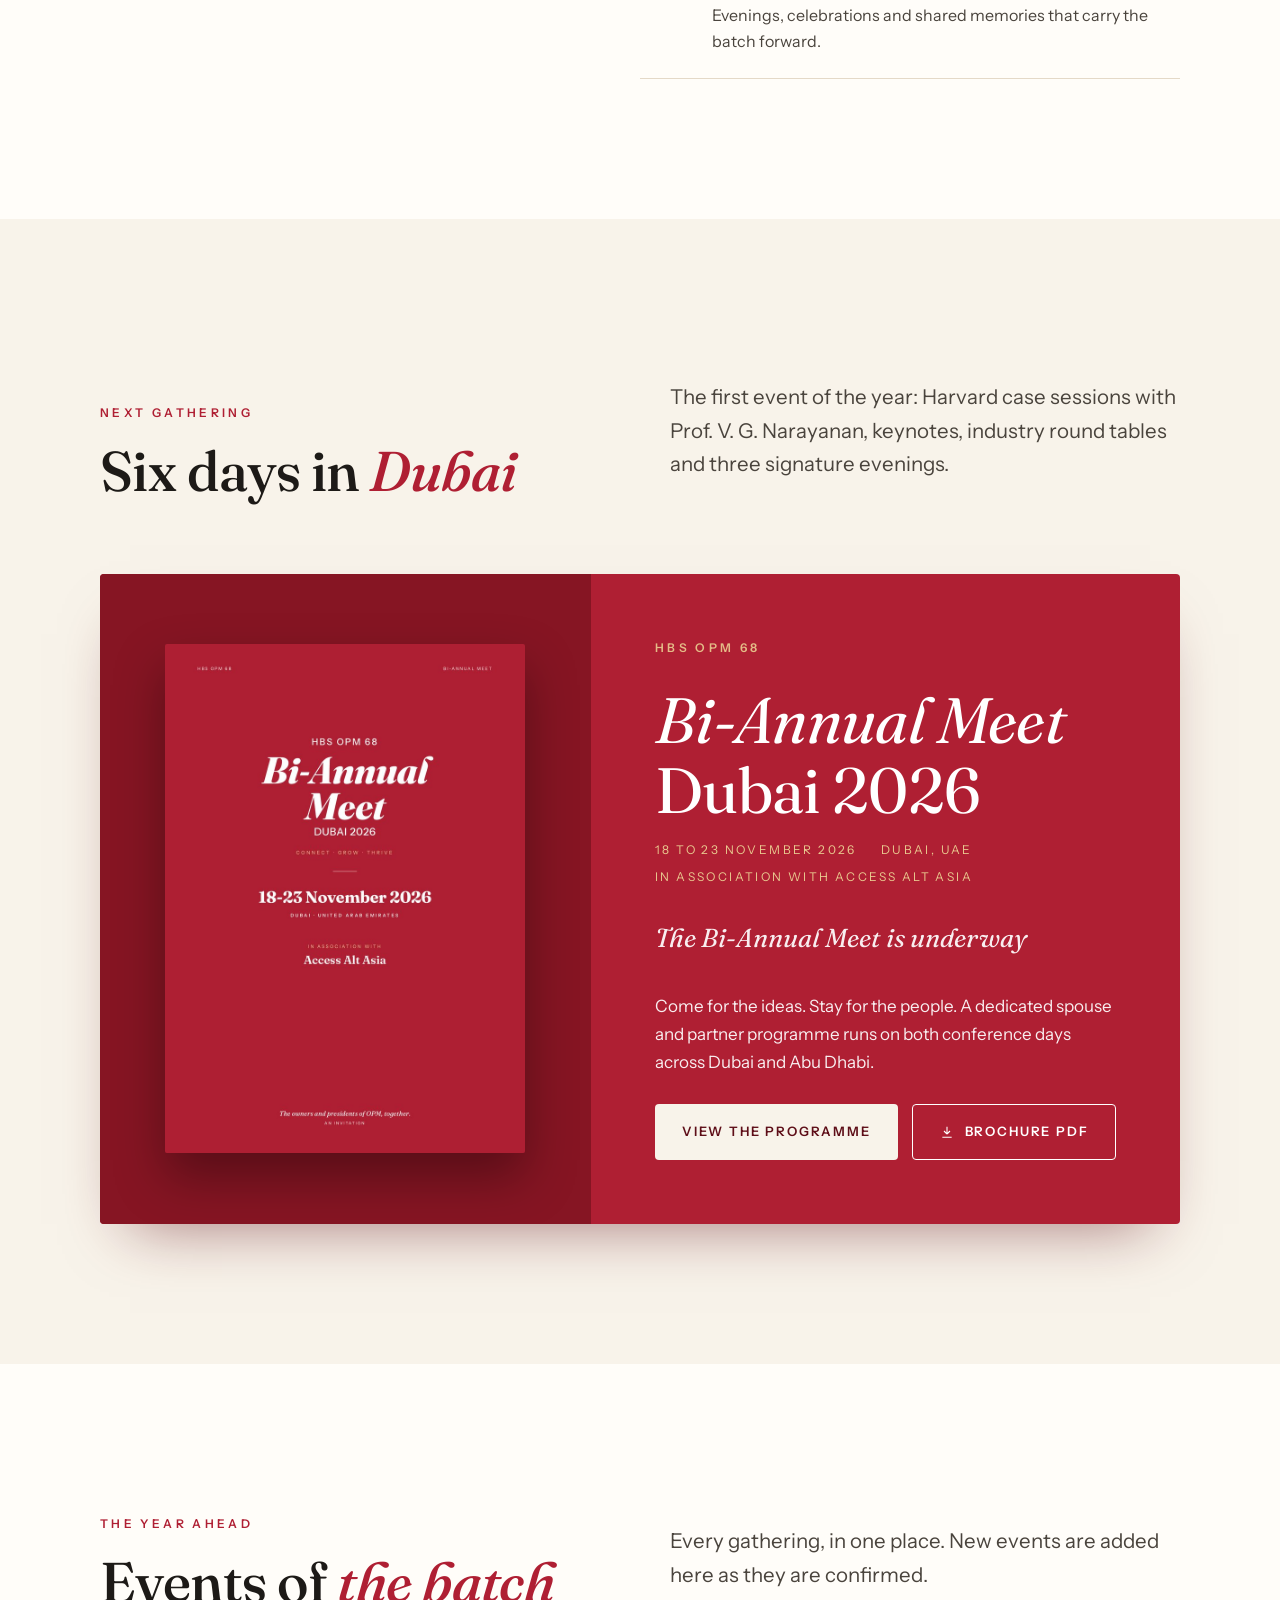
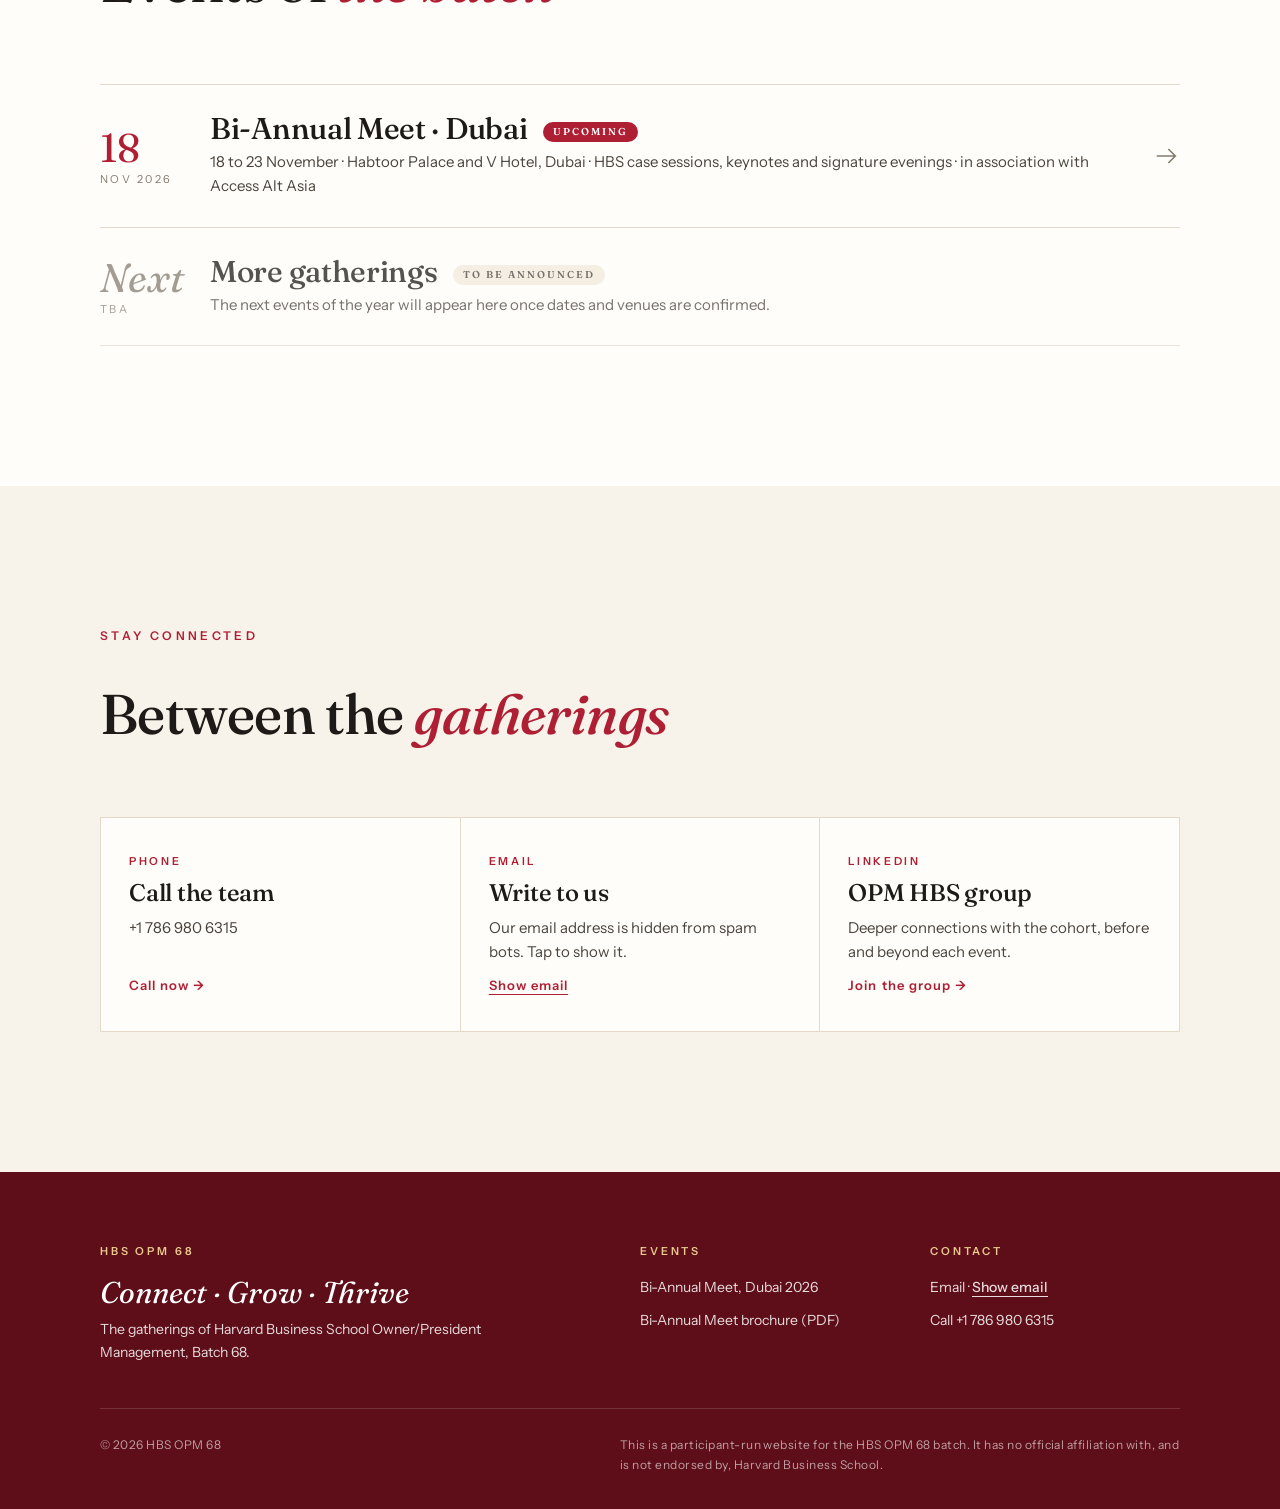
==== commit 18c844ce: "Replace WhatsApp with phone calls and remove the floating WhatsApp icon The +1 786 980 6315 number h" ====
--- a/index.html
+++ b/index.html
@@ -170,8 +170,8 @@
         <h2>Between the <em>gatherings</em></h2>
       </div>
       <div class="cards reveal">
-        <a class="card" href="https://wa.me/17869806315" target="_blank" rel="noopener">
-          <small>WhatsApp</small><h3>Message the team</h3><p>+1 786 980 6315</p><span class="go">Open chat →</span></a>
+        <a class="card" href="tel:+17869806315">
+          <small>Phone</small><h3>Call the team</h3><p>+1 786 980 6315</p><span class="go">Call now →</span></a>
         <div class="card">
           <small>Email</small><h3>Write to us</h3><p>Our email address is hidden from spam bots. Tap to show it.</p><button type="button" class="email-btn go" data-e="bW9jLmxpYW1nQDk5eGhhaHNsdWhhcg==" aria-label="Show email address">Show email</button></div>
         <a class="card" href="https://www.linkedin.com/groups/14635228/" target="_blank" rel="noopener">
@@ -200,7 +200,7 @@
         <h4>Contact</h4>
         <ul>
           <li>Email · <button type="button" class="email-btn inline" data-e="bW9jLmxpYW1nQDk5eGhhaHNsdWhhcg==" aria-label="Show email address">Show email</button></li>
-          <li><a href="https://wa.me/17869806315" target="_blank" rel="noopener">WhatsApp +1 786 980 6315</a></li>
+          <li><a href="tel:+17869806315">Call +1 786 980 6315</a></li>
         </ul>
       </div>
     </div>
@@ -211,9 +211,6 @@
   </div>
 </footer>
 
-<a class="wa" href="https://wa.me/17869806315?text=Hello!%20I%20have%20a%20question%20about%20HBS%20OPM%2068%20events." target="_blank" rel="noopener" aria-label="Chat on WhatsApp">
-  <svg viewBox="0 0 24 24" fill="currentColor"><path d="M17.47 14.38c-.3-.15-1.75-.86-2.02-.96-.27-.1-.47-.15-.67.15-.2.3-.77.96-.94 1.16-.17.2-.35.22-.65.07-.3-.15-1.25-.46-2.38-1.47-.88-.79-1.47-1.76-1.65-2.06-.17-.3-.02-.46.13-.61.13-.13.3-.35.45-.52.15-.17.2-.3.3-.5.1-.2.05-.37-.03-.52-.07-.15-.67-1.62-.92-2.22-.24-.58-.49-.5-.67-.51h-.57c-.2 0-.52.07-.79.37-.27.3-1.04 1.02-1.04 2.48 0 1.46 1.07 2.88 1.21 3.08.15.2 2.1 3.2 5.08 4.49.71.31 1.26.49 1.69.63.71.23 1.36.2 1.87.12.57-.08 1.75-.72 2-1.41.25-.69.25-1.29.17-1.41-.07-.12-.27-.2-.57-.35zM12.05 21.5h-.01a9.43 9.43 0 01-4.81-1.32l-.35-.2-3.58.94.96-3.49-.23-.36a9.4 9.4 0 01-1.44-5.02c0-5.2 4.24-9.44 9.46-9.44a9.4 9.4 0 016.68 2.77 9.38 9.38 0 012.77 6.68c0 5.2-4.24 9.44-9.45 9.44zm8.04-17.48A11.3 11.3 0 0012.05.7C5.78.7.68 5.8.68 12.06c0 2 .52 3.96 1.52 5.68L.6 23.3l5.7-1.5a11.33 11.33 0 005.43 1.38h.01c6.27 0 11.37-5.1 11.37-11.37 0-3.04-1.18-5.9-3.33-8.05z"/></svg>
-</a>
 
 <script src="assets/site.js" defer></script>
 </body>
--- a/assets/site.css
+++ b/assets/site.css
@@ -304,15 +304,6 @@
 .contact b { font-family: var(--serif); font-size: 22px; font-weight: 500; }
 .contact span { font-size: 14px; opacity: .85; word-break: break-word; }
 
-/* floating WhatsApp */
-.wa {
-  position: fixed; right: 18px; bottom: 18px; z-index: 60; width: 56px; height: 56px; border-radius: 50%;
-  background: #25d366; color: #fff; display: grid; place-items: center; box-shadow: 0 10px 24px rgba(0,0,0,.25);
-  transition: transform .2s ease;
-}
-.wa:hover { transform: scale(1.06); }
-.wa svg { width: 28px; height: 28px; }
-
 /* reveal */
 .reveal { opacity: 0; transform: translateY(22px); transition: opacity .9s cubic-bezier(.2,.7,.2,1), transform .9s cubic-bezier(.2,.7,.2,1); }
 .reveal.in { opacity: 1; transform: none; }
